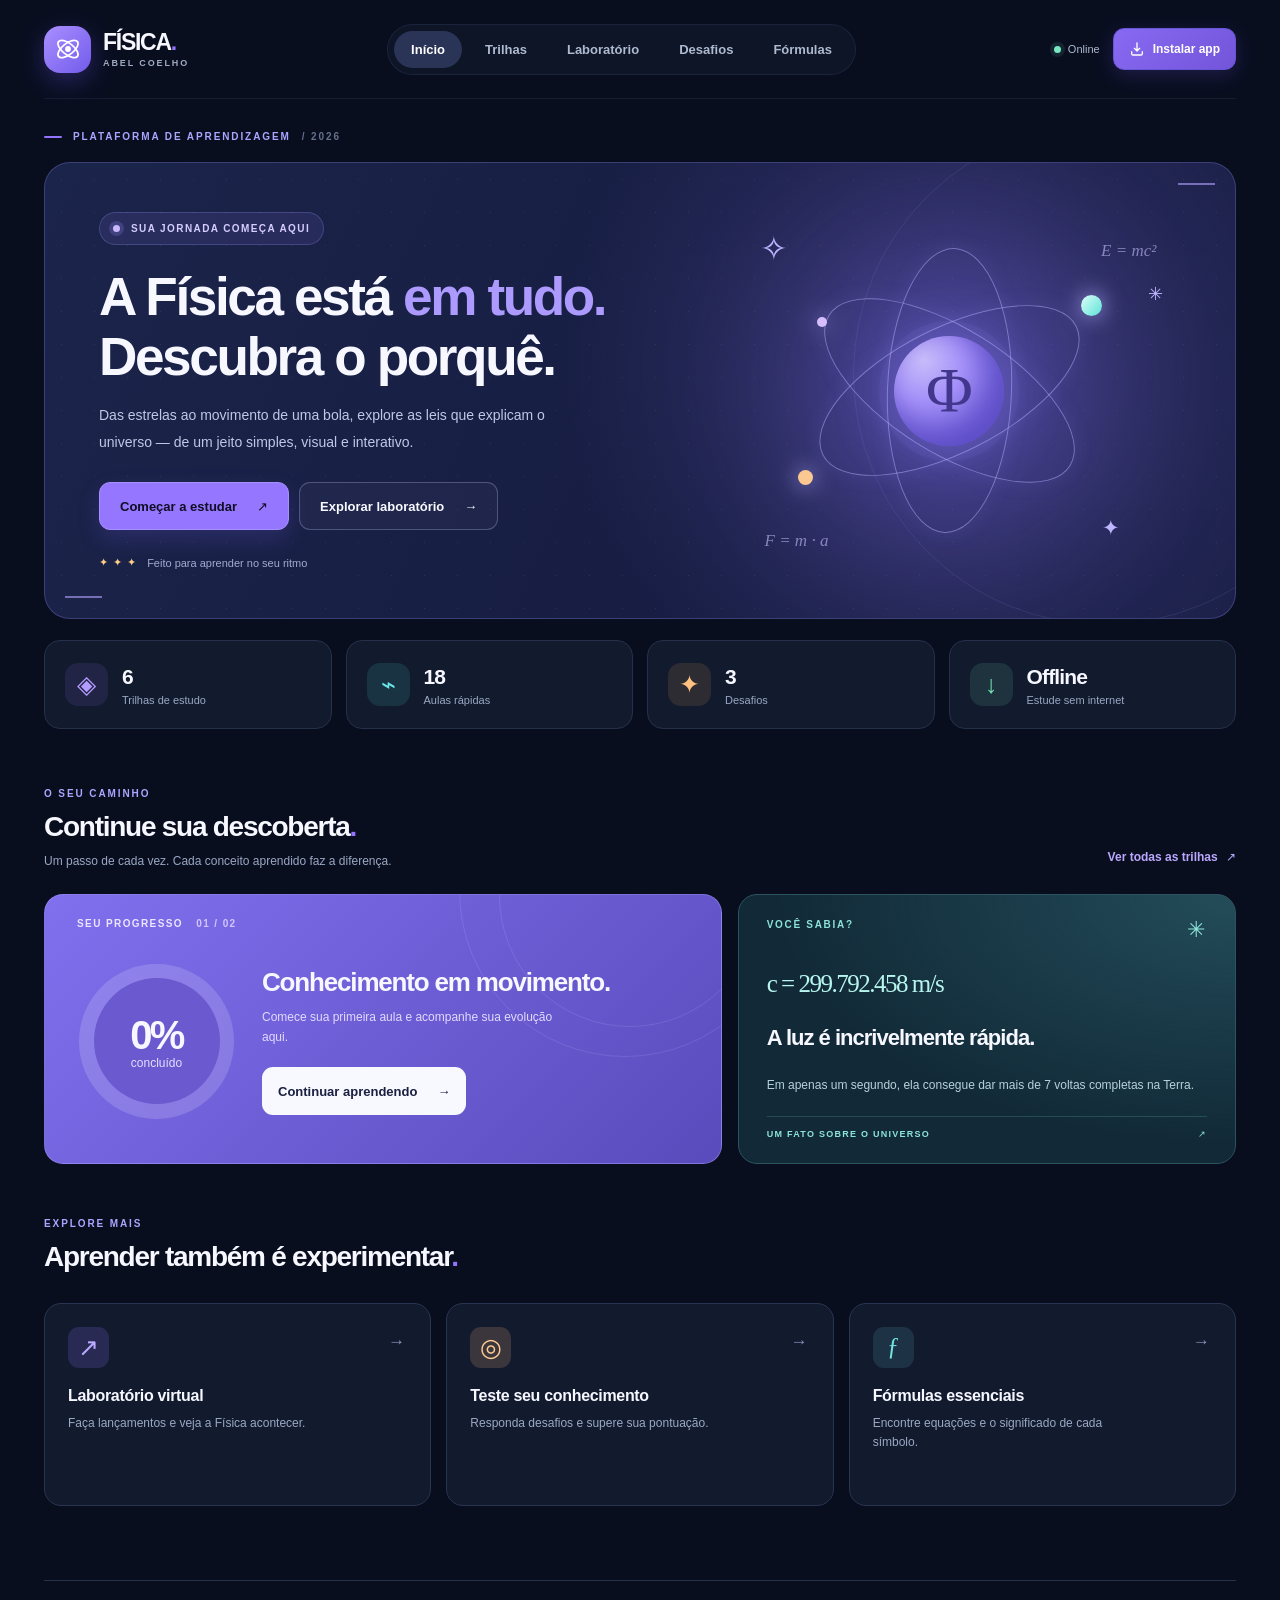
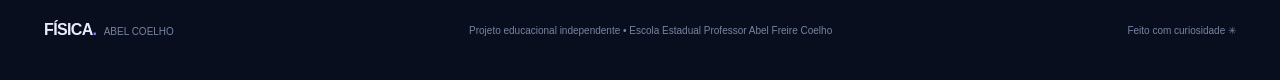
==== index.html @ fcab9184 "Add files via upload" ====
<!doctype html>
<html lang="pt-BR">
<head>
  <meta charset="UTF-8">
  <meta name="viewport" content="width=device-width, initial-scale=1, viewport-fit=cover">
  <meta name="theme-color" content="#0B1026">
  <meta name="description" content="Física Abel Coelho: trilhas de estudo, fórmulas, desafios e um laboratório interativo. Instale e estude até sem internet.">
  <meta name="apple-mobile-web-app-capable" content="yes">
  <meta name="apple-mobile-web-app-status-bar-style" content="black-translucent">
  <meta name="apple-mobile-web-app-title" content="Física Abel">
  <meta name="color-scheme" content="dark">
  <meta property="og:title" content="Física • Abel Coelho">
  <meta property="og:description" content="Um universo de conhecimento na palma da mão.">
  <meta property="og:type" content="website">
  <link rel="manifest" href="./manifest.webmanifest">
  <link rel="icon" type="image/png" sizes="192x192" href="./icons/icon-192.png">
  <link rel="apple-touch-icon" href="./icons/icon-192.png">
  <link rel="stylesheet" href="./styles.css">
  <title>Física • Abel Coelho</title>
</head>
<body>
  <div class="ambient ambient-one" aria-hidden="true"></div>
  <div class="ambient ambient-two" aria-hidden="true"></div>

  <div class="app-shell">
    <header class="topbar">
      <a class="brand" href="#inicio" data-go="inicio" aria-label="Física Abel Coelho - início">
        <span class="brand-icon" aria-hidden="true"><svg viewBox="0 0 48 48" fill="none"><circle cx="24" cy="24" r="4.4" fill="currentColor"/><ellipse cx="24" cy="24" rx="18" ry="8.4" stroke="currentColor" stroke-width="2.6" transform="rotate(-38 24 24)"/><ellipse cx="24" cy="24" rx="18" ry="8.4" stroke="currentColor" stroke-width="2.6" transform="rotate(38 24 24)"/></svg></span>
        <span class="brand-copy"><strong>FÍSICA<span class="brand-dot">.</span></strong><small>ABEL COELHO</small></span>
      </a>
      <nav class="desktop-nav" aria-label="Navegação principal">
        <a href="#inicio" class="nav-link active" data-go="inicio">Início</a>
        <a href="#trilhas" class="nav-link" data-go="trilhas">Trilhas</a>
        <a href="#laboratorio" class="nav-link" data-go="laboratorio">Laboratório</a>
        <a href="#desafios" class="nav-link" data-go="desafios">Desafios</a>
        <a href="#formulas" class="nav-link" data-go="formulas">Fórmulas</a>
      </nav>
      <div class="header-actions">
        <span class="connection-pill" id="connectionPill"><span class="connection-dot"></span><span id="connectionText">Online</span></span>
        <button class="install-btn" id="installButton" type="button"><svg viewBox="0 0 24 24" fill="none" stroke="currentColor" stroke-width="2" stroke-linecap="round" stroke-linejoin="round" aria-hidden="true"><path d="M12 3v12m0 0 4-4m-4 4-4-4M4 16v3a2 2 0 0 0 2 2h12a2 2 0 0 0 2-2v-3"/></svg><span>Instalar app</span></button>
      </div>
    </header>

    <main id="main" tabindex="-1">
      <section class="view active" id="view-inicio" data-view="inicio" aria-labelledby="home-heading">
        <div class="eyebrow greeting"><span class="eyebrow-line"></span> PLATAFORMA DE APRENDIZAGEM <span class="eyebrow-year">/ 2026</span></div>
        <section class="hero">
          <div class="hero-content">
            <div class="hero-tag"><span class="live-dot"></span> SUA JORNADA COMEÇA AQUI</div>
            <h1 id="home-heading">A Física está <em>em tudo.</em><br>Descubra o porquê.</h1>
            <p>Das estrelas ao movimento de uma bola, explore as leis que explicam o universo — de um jeito simples, visual e interativo.</p>
            <div class="hero-buttons"><button type="button" class="button button-primary" data-action="go-trilhas">Começar a estudar <span aria-hidden="true">↗</span></button><button type="button" class="button button-ghost" data-action="go-lab">Explorar laboratório <span aria-hidden="true">→</span></button></div>
            <div class="hero-caption"><span class="tiny-stars" aria-hidden="true">✦ ✦ ✦</span> Feito para aprender no seu ritmo</div>
          </div>
          <div class="hero-art" aria-hidden="true"><div class="art-glow"></div><div class="orbit-ring ring-a"></div><div class="orbit-ring ring-b"></div><div class="orbit-ring ring-c"></div><div class="orb-center"><span>Φ</span></div><div class="orbit-planetoid orb-a"></div><div class="orbit-planetoid orb-b"></div><div class="orbit-planetoid orb-c"></div><span class="art-star star-a">✧</span><span class="art-star star-b">✳</span><span class="art-star star-c">✦</span><span class="art-coordinate coordinate-top">E = mc²</span><span class="art-coordinate coordinate-bottom">F = m · a</span></div>
          <div class="hero-corner hero-corner-top" aria-hidden="true"></div><div class="hero-corner hero-corner-bottom" aria-hidden="true"></div>
        </section>
        <section class="stats-row" aria-label="Recursos disponíveis"><div class="stat"><div class="stat-icon violet">◈</div><div><strong>6</strong><span>Trilhas de estudo</span></div></div><div class="stat"><div class="stat-icon cyan">⌁</div><div><strong>18</strong><span>Aulas rápidas</span></div></div><div class="stat"><div class="stat-icon amber">✦</div><div><strong>3</strong><span>Desafios</span></div></div><div class="stat"><div class="stat-icon green">↓</div><div><strong>Offline</strong><span>Estude sem internet</span></div></div></section>
        <div class="section-heading"><div><div class="eyebrow small">O SEU CAMINHO</div><h2>Continue sua descoberta<span class="period">.</span></h2><p>Um passo de cada vez. Cada conceito aprendido faz a diferença.</p></div><button class="text-link" type="button" data-action="go-trilhas">Ver todas as trilhas <span>↗</span></button></div>
        <section class="feature-grid"><div class="continue-card"><div class="mini-label">SEU PROGRESSO <span>01 / 02</span></div><div class="progress-circle" id="progressRing" style="--progress:0"><div><strong id="progressPercent">0%</strong><span>concluído</span></div></div><div class="continue-copy"><h3>Conhecimento em movimento.</h3><p id="progressSubtitle">Comece sua primeira aula e acompanhe sua evolução aqui.</p><button type="button" class="button button-light" data-action="continue">Continuar aprendendo <span>→</span></button></div></div><div class="insight-card"><span class="insight-top">VOCÊ SABIA? <span>✳</span></span><div class="insight-symbol">c = 299.792.458 m/s</div><h3>A luz é incrivelmente rápida.</h3><p>Em apenas um segundo, ela consegue dar mais de 7 voltas completas na Terra.</p><span class="insight-foot">UM FATO SOBRE O UNIVERSO <span>↗</span></span></div></section>
        <div class="section-heading compact"><div><div class="eyebrow small">EXPLORE MAIS</div><h2>Aprender também é experimentar<span class="period">.</span></h2></div></div>
        <div class="quick-grid"><button type="button" class="quick-card" data-action="go-lab"><span class="quick-icon purple">↗</span><strong>Laboratório virtual</strong><span>Faça lançamentos e veja a Física acontecer.</span><b aria-hidden="true">→</b></button><button type="button" class="quick-card" data-action="go-desafios"><span class="quick-icon orange">◎</span><strong>Teste seu conhecimento</strong><span>Responda desafios e supere sua pontuação.</span><b aria-hidden="true">→</b></button><button type="button" class="quick-card" data-action="go-formulas"><span class="quick-icon turquoise">ƒ</span><strong>Fórmulas essenciais</strong><span>Encontre equações e o significado de cada símbolo.</span><b aria-hidden="true">→</b></button></div>
      </section>

      <section class="view" id="view-trilhas" data-view="trilhas" aria-labelledby="trilhas-heading" hidden><div class="page-head"><div><div class="eyebrow small">DO PRIMEIRO CONCEITO À PRÁTICA</div><h1 id="trilhas-heading">Trilhas de <em>aprendizado.</em></h1><p>Escolha um assunto, leia as aulas e marque o que aprendeu. Tudo fica salvo neste dispositivo.</p></div><div class="page-head-symbol">✳</div></div><div class="learning-summary"><div><span>SEU APROVEITAMENTO</span><strong id="lessonsCount">0 de 18 aulas</strong></div><div class="learning-track"><span id="lessonsBar" style="width:0%"></span></div><span id="lessonsPercent">0% concluído</span></div><div class="filter-row" id="trackFilters" role="group" aria-label="Filtrar trilhas"><button type="button" class="filter-pill selected" data-track-filter="todas" aria-pressed="true">Todas</button><button type="button" class="filter-pill" data-track-filter="andamento" aria-pressed="false">Em andamento</button><button type="button" class="filter-pill" data-track-filter="concluidas" aria-pressed="false">Concluídas</button></div><div class="tracks-grid" id="tracksGrid"></div><p class="empty-state" id="tracksEmpty" hidden>Nenhuma trilha nessa categoria ainda. Que tal começar uma aula?</p></section>

      <section class="view" id="view-laboratorio" data-view="laboratorio" aria-labelledby="lab-heading" hidden><div class="page-head"><div><div class="eyebrow small">APRENDA NA PRÁTICA</div><h1 id="lab-heading">Laboratório <em>virtual.</em></h1><p>Experimente um lançamento oblíquo e descubra como velocidade, ângulo e gravidade mudam uma trajetória.</p></div><div class="page-head-symbol lab-symbol">⌁</div></div><div class="lab-layout"><div class="lab-stage"><div class="lab-stage-header"><div><span class="stage-light"></span><strong>SIMULADOR DE PROJÉTEIS</strong></div><span class="stage-mode">VISÃO LATERAL · 2D</span></div><canvas id="trajectoryCanvas" role="img" aria-label="Gráfico da trajetória de um projétil, com posição e altura em metros"></canvas><div class="lab-results"><div><span>ALCANCE</span><strong id="rangeValue">—</strong><small>metros</small></div><div><span>ALTURA MÁX.</span><strong id="heightValue">—</strong><small>metros</small></div><div><span>TEMPO DE VOO</span><strong id="timeValue">—</strong><small>segundos</small></div></div></div><div class="lab-controls"><div class="control-header"><div class="eyebrow small">PAINEL DE CONTROLE</div><h2>Configure seu lançamento</h2><p>Altere os valores e observe a diferença.</p></div><div class="slider-field"><div class="slider-heading"><label for="speedInput">Velocidade inicial</label><strong><output id="speedOutput" for="speedInput">20</output> <span>m/s</span></strong></div><input id="speedInput" type="range" min="5" max="35" step="1" value="20"><div class="slider-bounds"><span>5 m/s</span><span>35 m/s</span></div></div><div class="slider-field"><div class="slider-heading"><label for="angleInput">Ângulo de lançamento</label><strong><output id="angleOutput" for="angleInput">45</output> <span>°</span></strong></div><input id="angleInput" type="range" min="10" max="80" step="1" value="45"><div class="slider-bounds"><span>10°</span><span>80°</span></div></div><div class="planet-field"><div class="slider-heading"><span>Gravidade</span><strong id="gravityValue">9,8 <span>m/s²</span></strong></div><div class="planet-choices" role="group" aria-label="Selecione a gravidade"><button type="button" class="planet-choice" data-gravity="moon" aria-pressed="false"><span>☾</span> Lua</button><button type="button" class="planet-choice selected" data-gravity="earth" aria-pressed="true"><span>◉</span> Terra</button><button type="button" class="planet-choice" data-gravity="jupiter" aria-pressed="false"><span>◌</span> Júpiter</button></div></div><button class="button button-primary launch-btn" type="button" id="launchButton"><span id="launchIcon">▶</span> <span id="launchText">Lançar projétil</span></button><div class="lab-tip"><span>✳</span><p><strong>Dica:</strong> sem resistência do ar e com ponto de partida e chegada na mesma altura, o alcance máximo acontece a 45°.</p></div></div></div><section class="explain-section"><div class="eyebrow small">POR TRÁS DO EXPERIMENTO</div><h2>A ciência por trás do movimento</h2><div class="explain-grid"><article><span>01 / MOVIMENTO HORIZONTAL</span><h3>Velocidade constante</h3><p>Sem resistência do ar, a velocidade horizontal não muda. A distância cresce de forma uniforme.</p><code>x = v₀ · cos(θ) · t</code></article><article><span>02 / MOVIMENTO VERTICAL</span><h3>A gravidade age</h3><p>Enquanto o objeto sobe, a gravidade diminui sua velocidade vertical até o ponto mais alto.</p><code>y = v₀ · sen(θ) · t − g · t²/2</code></article><article><span>03 / COMBINAÇÃO</span><h3>Uma trajetória curva</h3><p>O encontro desses dois movimentos produz a parábola característica do lançamento oblíquo.</p><code>A = v₀² · sen(2θ) / g</code></article></div></section></section>

      <section class="view" id="view-desafios" data-view="desafios" aria-labelledby="desafios-heading" hidden><div class="page-head"><div><div class="eyebrow small">COLOQUE AS IDEIAS EM AÇÃO</div><h1 id="desafios-heading">Desafie sua <em>mente.</em></h1><p>Três quizzes rápidos para praticar conceitos, receber explicações e conquistar novos recordes.</p></div><div class="page-head-symbol challenge-symbol">◎</div></div><div id="quizOverview"><div class="challenge-banner"><div><div class="hero-tag">SEU CONHECIMENTO CONTA</div><h2>Pronto para o próximo nível?</h2><p>São 4 questões por desafio. Você pode tentar quantas vezes quiser.</p></div><div class="challenge-symbol-big">✧</div></div><div class="challenge-grid" id="challengeGrid"></div></div><div id="quizPlayer" hidden></div></section>

      <section class="view" id="view-formulas" data-view="formulas" aria-labelledby="formulas-heading" hidden><div class="page-head"><div><div class="eyebrow small">SEU GUIA DE CONSULTA</div><h1 id="formulas-heading">Fórmulas que <em>conectam.</em></h1><p>Um resumo prático de equações essenciais. Use a busca para encontrar o que precisa.</p></div><div class="page-head-symbol formula-symbol">ƒ</div></div><div class="formulas-toolbar"><label class="search-box" for="formulaSearch"><svg viewBox="0 0 24 24" width="19" height="19" fill="none" stroke="currentColor" stroke-width="2" aria-hidden="true"><circle cx="11" cy="11" r="7"/><path d="m16 16 5 5"/></svg><input type="search" id="formulaSearch" placeholder="Buscar fórmula, conceito ou símbolo..." autocomplete="off"></label><span id="formulaCount" class="formula-count"></span></div><div class="filter-row formula-filters" id="formulaFilters" role="group" aria-label="Filtrar fórmulas"></div><div class="formulas-grid" id="formulasGrid"></div><p class="empty-state" id="formulasEmpty" hidden>Nenhuma fórmula encontrada. Tente outro termo.</p><p class="formulas-note">* As fórmulas têm hipóteses de aplicação específicas, explicadas nas aulas. Use unidades do Sistema Internacional (SI) sempre que possível.</p></section>

      <footer class="footer"><span><strong>FÍSICA<span class="period">.</span></strong> ABEL COELHO</span><span>Projeto educacional independente • Escola Estadual Professor Abel Freire Coelho</span><span>Feito com curiosidade ✳</span></footer>
    </main>

    <nav class="mobile-nav" aria-label="Navegação móvel"><a href="#inicio" data-go="inicio" class="mobile-link active"><span class="mobile-icon" aria-hidden="true">⌂</span><span>Início</span></a><a href="#trilhas" data-go="trilhas" class="mobile-link"><span class="mobile-icon" aria-hidden="true">▤</span><span>Trilhas</span></a><a href="#laboratorio" data-go="laboratorio" class="mobile-link"><span class="mobile-icon" aria-hidden="true">⌁</span><span>Lab</span></a><a href="#desafios" data-go="desafios" class="mobile-link"><span class="mobile-icon" aria-hidden="true">◎</span><span>Desafios</span></a><a href="#formulas" data-go="formulas" class="mobile-link"><span class="mobile-icon" aria-hidden="true">ƒ</span><span>Fórmulas</span></a></nav>
  </div>

  <dialog id="lessonDialog" class="custom-dialog lesson-dialog" aria-labelledby="lessonTitle"><div id="lessonDialogContent"></div></dialog>
  <dialog id="installDialog" class="custom-dialog install-dialog" aria-labelledby="installTitle"><div class="dialog-top"><span class="dialog-overline">SEU PORTAL, SEMPRE POR PERTO</span><button type="button" class="icon-close" data-action="close-install" aria-label="Fechar">×</button></div><span class="install-emblem">✳</span><h2 id="installTitle">Física na sua tela inicial.</h2><p>Instale o portal para abrir como um aplicativo, sem precisar procurar o endereço no navegador.</p><div class="install-guide"><div><span>Android · Chrome</span><p>Abra o menu <strong>⋮</strong> e toque em <strong>Instalar app</strong> ou <strong>Adicionar à tela inicial</strong>.</p></div><div><span>iPhone · Safari</span><p>Toque em <strong>Compartilhar</strong> (quadrado com seta para cima) e escolha <strong>Adicionar à Tela de Início</strong>.</p></div></div><p class="dialog-note">A instalação funciona quando o site está publicado com HTTPS (ou no localhost).</p><button class="button button-primary dialog-done" data-action="close-install" type="button">Entendi</button></dialog>
  <div id="toast" class="toast" role="status" aria-live="polite"></div>
  <script src="./app.js" defer></script>
</body>
</html>
---- styles.css ----
:root{--bg:#090e1f;--surface:#121a31;--surface2:#17223a;--line:#28334e;--muted:#9aa8c4;--text:#f6f7ff;--purple:#9274ff;--purple2:#b6a5ff;--cyan:#6bdadf;--orange:#ffb66e;--radius:22px;font-family:Inter,"Segoe UI",Arial,sans-serif;font-synthesis:none;color:var(--text);background:var(--bg)}*{box-sizing:border-box}html{scroll-behavior:smooth;scroll-padding-top:100px}body{margin:0;min-width:320px;min-height:100vh;background:var(--bg);overflow-x:hidden}button,input{font:inherit}button{cursor:pointer}button:focus-visible,a:focus-visible,input:focus-visible{outline:3px solid var(--cyan);outline-offset:3px}a{color:inherit;text-decoration:none}button:disabled{cursor:not-allowed;opacity:.55}[hidden]{display:none!important}h1,h2,h3,p{margin-top:0}h1,h2,h3{letter-spacing:-.045em}p{line-height:1.7}.ambient{pointer-events:none;position:absolute;z-index:-1;border-radius:50%;filter:blur(90px);opacity:.4}.ambient-one{width:430px;height:430px;background:#34307c;top:-200px;left:-200px}.ambient-two{width:190px;height:390px;background:#163f58;right:0;top:390px;opacity:.19}.app-shell{max-width:1320px;margin:0 auto;padding:0 44px}.topbar{height:99px;display:flex;align-items:center;justify-content:space-between;gap:24px;border-bottom:1px solid #25304b70;position:relative;z-index:10}.brand{display:flex;gap:12px;align-items:center;flex-shrink:0}.brand-icon{display:grid;place-items:center;height:47px;width:47px;background:linear-gradient(135deg,#aa8fff,#725beb);color:#fff;border-radius:16px;box-shadow:0 8px 25px #6f53f34f}.brand-icon svg{width:32px}.brand-copy{display:flex;flex-direction:column;line-height:1.05}.brand-copy strong{font-size:23px;font-weight:900;letter-spacing:-.055em}.brand-dot,.period{color:var(--purple)}.brand-copy small{font-size:9px;letter-spacing:.21em;color:#9faac2;margin-top:5px;font-weight:800}.desktop-nav{display:flex;align-items:center;gap:6px;background:#131c3180;padding:6px;border:1px solid #25304c90;border-radius:50px}.nav-link{padding:11px 17px;border-radius:40px;color:#aebad0;font-size:13px;font-weight:650;transition:.2s}.nav-link:hover{color:white}.nav-link.active{background:#2a3456;color:#fff}.header-actions{display:flex;gap:13px;align-items:center;flex-shrink:0}.connection-pill{display:flex;align-items:center;gap:7px;color:#afbcd0;font-size:11px}.connection-dot,.live-dot,.stage-light{background:#77e7c3;width:7px;height:7px;display:inline-block;border-radius:50%;box-shadow:0 0 0 4px #70d9b61c}.connection-pill.offline .connection-dot{background:#ffba7b;box-shadow:0 0 0 4px #ffba7b24}.install-btn{border:1px solid #6754d8;background:linear-gradient(135deg,#876af1,#7355da);color:white;box-shadow:0 5px 19px #6f54de38;border-radius:11px;font-size:12px;padding:12px 15px;font-weight:800;display:flex;align-items:center;gap:8px;white-space:nowrap}.install-btn:hover{filter:brightness(1.12)}.install-btn svg{width:16px;height:16px}main{padding-top:32px}.view{animation:view-in .25s ease}@keyframes view-in{from{opacity:.5;transform:translateY(7px)}to{opacity:1;transform:translateY(0)}}.eyebrow{font-size:10px;font-weight:850;color:#aca4ff;letter-spacing:.19em;display:flex;align-items:center;gap:11px}.eyebrow-line{width:18px;height:2px;border-radius:4px;background:var(--purple)}.eyebrow-year{color:#63718b}.greeting{margin:0 0 20px}.hero{min-height:442px;position:relative;background:radial-gradient(circle at 76% 45%,#383671 0%,transparent 41%),linear-gradient(115deg,#1b244a 0%,#171d43 58%,#1b2048 100%);border:1px solid #414781d1;border-radius:26px;overflow:hidden;display:flex;align-items:center;padding:49px 54px;isolation:isolate}.hero:before{content:"";position:absolute;inset:0;background-image:radial-gradient(#c1c6ff 0.8px,transparent 1px);background-size:33px 33px;opacity:.11;pointer-events:none}.hero:after{content:"";position:absolute;width:500px;height:500px;right:-120px;top:-40px;border:1px solid #9893df24;border-radius:50%}.hero-content{width:59%;position:relative;z-index:2}.hero-tag{color:#d6ccff;font-size:10px;letter-spacing:.14em;font-weight:850;display:inline-flex;align-items:center;gap:11px;background:#9582ff1c;border:1px solid #aaa0ff3a;padding:10px 13px;border-radius:50px}.live-dot{background:#c7b8ff;box-shadow:0 0 0 4px #9e8bfc36}.hero h1{font-size:clamp(38px,4.15vw,57px);line-height:1.12;margin:22px 0 16px;font-weight:850}.hero h1 em,.page-head h1 em{color:#ad9afe;font-style:normal}.hero-content>p{color:#c0c8e5;max-width:486px;font-size:14px;line-height:1.9;margin-bottom:27px}.hero-buttons{display:flex;gap:10px;flex-wrap:wrap}.button{border-radius:11px;padding:14px 20px;font-size:13px;font-weight:800;display:inline-flex;align-items:center;justify-content:center;gap:20px;min-height:48px;transition:transform .18s,filter .18s}.button:hover{transform:translateY(-2px)}.button-primary{border:1px solid #a78fff;background:#9577ff;color:#100d25;box-shadow:0 9px 22px #765df330}.button-ghost{border:1px solid #777ba88a;background:#ffffff09;color:#f9faff}.button-light{border:0;background:#f8f8ff;color:#1a2040;padding:13px 16px}.hero-caption{display:flex;align-items:center;gap:10px;color:#a2abd0;font-size:11px;margin-top:26px}.tiny-stars{color:#ffce84;letter-spacing:1px}.hero-art{position:absolute;right:3%;width:42%;height:400px;top:50%;transform:translateY(-50%);display:grid;place-items:center;z-index:1}.art-glow{position:absolute;width:280px;height:280px;border-radius:50%;background:#7767ee;filter:blur(78px);opacity:.4}.orbit-ring{position:absolute;border:1.5px solid #b7b2ff80;border-radius:50%;transform:rotate(-27deg);box-shadow:0 0 20px #7d81dd24}.ring-a{width:285px;height:125px}.ring-b{width:285px;height:125px;transform:rotate(32deg)}.ring-c{width:285px;height:125px;transform:rotate(92deg)}.orb-center{height:110px;width:110px;border-radius:50%;display:grid;place-items:center;background:radial-gradient(circle at 27% 22%,#eee4ff,#bca6ff 35%,#7969da 70%,#3a3c91);box-shadow:0 0 0 15px #9a8dff16,0 0 60px #8d7ffb77,inset -13px -13px 30px #5544b6}.orb-center span{font-size:64px;color:#28205d;font-family:Georgia,serif}.orbit-planetoid{position:absolute;border-radius:50%;box-shadow:0 0 22px #b3adff}.orb-a{height:21px;width:21px;background:linear-gradient(130deg,#dcfff8,#5ce2d7);top:104px;right:97px}.orb-b{height:15px;width:15px;background:#fcc891;bottom:106px;left:98px}.orb-c{height:10px;width:10px;background:#d7beff;top:126px;left:117px}.art-star{position:absolute;color:#beb7ff}.star-a{top:38px;left:60px;font-size:33px}.star-b{right:36px;top:92px;font-size:18px}.star-c{right:79px;bottom:51px;font-size:21px}.art-coordinate{position:absolute;font-family:Georgia,serif;color:#c7c0ff99;font-size:17px;font-style:italic}.coordinate-top{top:50px;right:43px}.coordinate-bottom{bottom:40px;left:65px}.hero-corner{position:absolute;height:2px;width:37px;background:#b5a2ff;opacity:.6}.hero-corner-top{top:20px;right:20px}.hero-corner-bottom{bottom:20px;left:20px}.stats-row{display:grid;grid-template-columns:repeat(4,minmax(0,1fr));margin-top:21px;gap:14px}.stat{display:flex;align-items:center;gap:14px;background:#121a2d;border:1px solid #25314a;border-radius:16px;padding:18px 20px;min-height:89px}.stat-icon{width:43px;height:43px;flex-shrink:0;display:grid;place-items:center;font-size:25px;border-radius:13px;font-weight:500}.stat-icon.violet{background:#8c6af120;color:#b39bff}.stat-icon.cyan{background:#4ddad720;color:#68e9e8}.stat-icon.amber{background:#e4a45d20;color:#ffc180}.stat-icon.green{background:#6fdab320;color:#73ddae}.stat strong{display:block;font-size:21px;font-weight:800;letter-spacing:-.04em;line-height:1.2}.stat span{display:block;font-size:11px;color:var(--muted);margin-top:5px}.section-heading{display:flex;align-items:end;justify-content:space-between;gap:15px;margin:59px 0 22px}.section-heading h2{font-size:28px;line-height:1.18;margin:11px 0 8px}.section-heading p{font-size:12px;color:var(--muted);margin:0}.eyebrow.small{font-size:10px}.text-link{border:0;background:none;color:#baa8ff;font-size:12px;font-weight:800;white-space:nowrap;padding:8px 0}.text-link span{padding-left:5px}.feature-grid{display:grid;grid-template-columns:1.36fr 1fr;gap:16px}.continue-card{position:relative;min-height:270px;display:flex;align-items:center;gap:28px;background:linear-gradient(135deg,#8170ee,#594bbc);padding:31px 34px;border:1px solid #aa9efa6b;border-radius:19px;overflow:hidden}.continue-card:before,.continue-card:after{content:"";border:1px solid #d2caff25;border-radius:50%;position:absolute;width:330px;height:330px;right:-70px;top:-170px}.continue-card:after{width:260px;height:260px;right:-40px;top:-130px}.mini-label{position:absolute;top:23px;left:32px;font-size:10px;letter-spacing:.14em;font-weight:800;color:#ebe6ff}.mini-label span{color:#d0c6ff;margin-left:9px}.progress-circle{flex:0 0 auto;margin-top:25px;width:155px;height:155px;border-radius:50%;background:conic-gradient(#eff5ff calc(var(--progress)*1%),#e7e3ff30 0);display:grid;place-items:center}.progress-circle>div{width:126px;height:126px;background:#6a59cf;border-radius:50%;display:flex;align-items:center;justify-content:center;flex-direction:column}.progress-circle strong{font-size:40px;letter-spacing:-.065em}.progress-circle span{color:#e5deff;font-size:12px;margin-top:-2px}.continue-copy{position:relative;z-index:2;padding-top:25px}.continue-copy h3{font-size:26px;line-height:1.19;margin-bottom:10px}.continue-copy p{color:#e2dbff;font-size:12px;line-height:1.65;margin-bottom:20px;max-width:300px}.insight-card{padding:24px 28px;background:radial-gradient(ellipse at right top,#234c59 0%,transparent 65%),#122a38;border:1px solid #2b5360;border-radius:19px;min-height:270px;display:flex;flex-direction:column;justify-content:space-between}.insight-top{font-size:10px;color:#8ce3d9;letter-spacing:.17em;font-weight:850;display:flex;justify-content:space-between}.insight-top span{font-size:22px;line-height:1}.insight-symbol{font-family:Georgia,serif;font-size:25px;letter-spacing:-.06em;color:#b7f6ee;margin-top:9px}.insight-card h3{font-size:22px;margin:8px 0 4px}.insight-card p{font-size:12px;color:#b7d2da;line-height:1.7;margin:0}.insight-foot{border-top:1px solid #5dbac239;padding-top:12px;display:flex;justify-content:space-between;font-size:9px;color:#8de4d8;letter-spacing:.14em;font-weight:800}.section-heading.compact{margin-top:54px}.quick-grid{display:grid;grid-template-columns:repeat(3,minmax(0,1fr));gap:15px}.quick-card{text-align:left;background:#121a2e;border:1px solid #293550;border-radius:17px;padding:23px;min-height:203px;color:var(--text);display:flex;flex-direction:column;align-items:flex-start;transition:transform .2s,border-color .2s;position:relative}.quick-card:hover{transform:translateY(-3px);border-color:#8a7bc5}.quick-icon{width:41px;height:41px;border-radius:11px;display:grid;place-items:center;font-size:25px;margin-bottom:19px}.quick-icon.purple{background:#8770ee31;color:#baaaff}.quick-icon.orange{background:#ffbd7d2b;color:#ffcb94}.quick-icon.turquoise{background:#67d8dc21;color:#71e5df;font-family:Georgia,serif}.quick-card strong{font-size:16px;letter-spacing:-.02em}.quick-card>span:not(.quick-icon){color:var(--muted);font-size:12px;line-height:1.65;margin-top:9px;max-width:240px}.quick-card b{position:absolute;right:25px;top:28px;color:#8795b8;font-size:17px}.footer{margin-top:74px;border-top:1px solid #26314a;min-height:100px;display:flex;justify-content:space-between;align-items:center;gap:15px;color:#7785a1;font-size:10px}.footer strong{font-size:16px;color:#eaeaff;letter-spacing:-.04em;margin-right:5px}
/* INTERIOR PAGES */
.page-head{display:flex;justify-content:space-between;align-items:center;gap:24px;padding:30px 0 35px;border-bottom:1px solid #26314a}.page-head h1{font-size:clamp(34px,4.6vw,52px);margin:13px 0}.page-head p{max-width:600px;font-size:14px;color:var(--muted);margin:0}.page-head-symbol{width:110px;height:110px;flex-shrink:0;border:1px solid #6e64b67c;background:radial-gradient(circle,#453a8d,#25234a);border-radius:28px;display:grid;place-items:center;font-size:70px;color:#b39cff;transform:rotate(-8deg)}.page-head-symbol.lab-symbol{color:#8ce7e7;background:radial-gradient(circle,#205267,#163247);border-color:#3a8183}.page-head-symbol.challenge-symbol{color:#ffc68c;background:radial-gradient(circle,#63452f,#382b2c);border-color:#947449}.page-head-symbol.formula-symbol{font-family:Georgia,serif;color:#b7e7eb;background:radial-gradient(circle,#315e6a,#243b54)}.learning-summary{margin:27px 0;display:flex;align-items:center;gap:23px;background:#121a2e;border:1px solid #29334d;border-radius:17px;padding:22px 25px}.learning-summary>div:first-child{flex-shrink:0}.learning-summary span{font-size:10px;color:#96a5c1}.learning-summary>div:first-child>span{display:block;font-weight:800;letter-spacing:.14em;font-size:9px}.learning-summary strong{display:block;font-size:20px;margin-top:5px}.learning-track{height:8px;background:#333a59;border-radius:40px;flex:1;overflow:hidden}.learning-track span{height:100%;background:linear-gradient(90deg,#8d73ff,#b8a7ff);display:block;border-radius:40px;transition:width .3s}.filter-row{display:flex;gap:8px;flex-wrap:wrap;margin-bottom:23px}.filter-pill{background:#182138;color:#aab7d0;border:1px solid #303b56;border-radius:50px;padding:10px 16px;font-size:12px;font-weight:700}.filter-pill:hover{color:#fff}.filter-pill.selected{background:#8670ef26;border-color:#8f75ff;color:#cebeff}.tracks-grid{display:grid;grid-template-columns:repeat(3,minmax(0,1fr));gap:17px}.track-card{background:#121b30;border:1px solid #2a3652;border-radius:20px;padding:24px;display:flex;flex-direction:column;min-height:315px}.track-card:hover{border-color:#766ca6}.track-card-head{display:flex;justify-content:space-between;align-items:center}.track-icon{width:52px;height:52px;display:grid;place-items:center;font-size:26px;border-radius:15px;background:var(--accent-bg);color:var(--accent)}.track-index{color:#667693;font-size:11px;font-weight:800}.track-card h2{font-size:22px;margin:22px 0 9px}.track-card>p{font-size:12px;color:var(--muted);line-height:1.6;min-height:50px;margin-bottom:12px}.track-meta{display:flex;justify-content:space-between;align-items:center;color:#a8b4ce;font-size:11px}.track-progress{background:#313c57;height:6px;border-radius:30px;overflow:hidden;margin:10px 0 17px}.track-progress span{height:100%;display:block;background:var(--accent);border-radius:20px}.track-start{width:100%;color:#e5dfff;background:#222841;border:1px solid #454465;border-radius:10px;font-size:12px;font-weight:800;padding:11px;margin-top:auto}.track-start:hover{background:#3b3767}.empty-state{background:#151e33;border:1px dashed #3b4763;padding:30px;border-radius:18px;color:var(--muted);text-align:center}
/* LAB */
.lab-layout{display:grid;grid-template-columns:minmax(0,1.55fr) minmax(315px,1fr);gap:17px;margin-top:28px;align-items:start}.lab-stage,.lab-controls{border:1px solid #2b3952;background:#121c30;border-radius:20px;overflow:hidden}.lab-stage-header{display:flex;justify-content:space-between;align-items:center;padding:20px 23px;border-bottom:1px solid #26384d;font-size:10px;letter-spacing:.12em;color:#aebcda;font-weight:850}.lab-stage-header>div{display:flex;gap:10px;align-items:center}.stage-mode{font-size:9px;color:#6f86a6}.lab-stage canvas{width:100%;height:350px;display:block;background:linear-gradient(180deg,#111d32,#13253c 78%,#112b3a)}.lab-results{display:grid;grid-template-columns:repeat(3,1fr);border-top:1px solid #2b3952}.lab-results>div{padding:20px 13px;display:flex;flex-direction:column;align-items:center;gap:4px}.lab-results>div+div{border-left:1px solid #2b3952}.lab-results span{font-size:9px;color:#99abc8;font-weight:850;letter-spacing:.1em}.lab-results strong{font-size:29px;color:#96ece8;letter-spacing:-.045em}.lab-results small{font-size:10px;color:#7486a4}.lab-controls{padding:26px}.control-header h2{font-size:24px;margin:11px 0 5px}.control-header p{color:var(--muted);font-size:12px;margin-bottom:27px}.slider-field{margin-bottom:29px}.slider-heading{display:flex;justify-content:space-between;align-items:center;margin-bottom:14px;gap:10px;font-size:12px;color:#d5def4;font-weight:700}.slider-heading strong{font-size:20px;color:#f2efff}.slider-heading strong span{font-size:11px;color:#8a99b5}.slider-field input[type=range]{width:100%;accent-color:#987cff;cursor:pointer;height:6px}.slider-bounds{display:flex;justify-content:space-between;font-size:10px;color:#7485a6;margin-top:8px}.planet-field{border-top:1px solid #2a3650;padding-top:23px}.planet-choices{display:grid;grid-template-columns:repeat(3,minmax(0,1fr));gap:7px;margin-bottom:25px}.planet-choice{padding:11px 5px;border-radius:10px;border:1px solid #34425b;background:#18243a;color:#a6b5d1;font-size:11px;font-weight:800;display:flex;align-items:center;justify-content:center;gap:6px}.planet-choice span{font-size:18px}.planet-choice.selected{background:#8071ee23;border-color:#9886ff;color:#e1d9ff}.launch-btn{width:100%;padding:16px}.lab-tip{display:flex;gap:12px;margin-top:20px;background:#214a4c4d;border:1px solid #34706b57;padding:14px;border-radius:11px;color:#add4d5}.lab-tip>span{color:#72dfd2;font-size:20px;line-height:1.2}.lab-tip p{font-size:11px;line-height:1.65;margin:0}.explain-section{margin-top:55px}.explain-section h2{font-size:28px;margin:12px 0 22px}.explain-grid{display:grid;grid-template-columns:repeat(3,1fr);gap:15px}.explain-grid article{border:1px solid #2b3652;background:#121a2e;border-radius:16px;padding:22px}.explain-grid article>span{font-size:9px;letter-spacing:.12em;color:#9a89e7;font-weight:850}.explain-grid h3{font-size:20px;margin:13px 0 10px}.explain-grid p{font-size:12px;color:var(--muted)}.explain-grid code{display:block;padding:12px;font-size:12px;color:#92e2e3;white-space:normal;background:#1b2c41;border-radius:8px}
/* CHALLENGES */
.challenge-banner{background:radial-gradient(circle at 80% 30%,#664d4a,transparent 30%),linear-gradient(110deg,#4a3046,#282443);padding:30px;border:1px solid #754f71;border-radius:20px;display:flex;justify-content:space-between;align-items:center;margin-top:26px;overflow:hidden}.challenge-banner h2{font-size:29px;margin:15px 0 7px}.challenge-banner p{font-size:12px;color:#e1cbda;margin:0}.challenge-symbol-big{font-size:120px;color:#e2abb8;line-height:1;padding-right:35px}.challenge-grid{display:grid;grid-template-columns:repeat(3,1fr);gap:17px;margin-top:20px}.challenge-card{background:#121b30;border:1px solid #2a3652;padding:25px;border-radius:19px;display:flex;flex-direction:column;min-height:290px}.challenge-card>.challenge-top{display:flex;justify-content:space-between;align-items:center}.challenge-card .challenge-badge{color:var(--accent);background:var(--accent-bg);width:52px;height:52px;border-radius:15px;display:grid;place-items:center;font-size:26px}.challenge-card .challenge-number{color:#7685a2;font-size:10px;font-weight:800}.challenge-card h2{font-size:22px;margin:21px 0 8px}.challenge-card p{font-size:12px;color:var(--muted);min-height:60px}.challenge-score{font-size:11px;color:#b5c2d8;margin-bottom:15px}.challenge-card button{border-radius:10px;border:1px solid #5d578a;background:#282642;color:#e9e0ff;font-size:12px;padding:13px;font-weight:850;margin-top:auto}.challenge-card button:hover{background:#423666}#quizPlayer{max-width:840px;margin:27px auto}.quiz-box{background:#131c30;border:1px solid #323e5a;border-radius:22px;padding:32px}.quiz-topline{display:flex;justify-content:space-between;gap:12px;align-items:center;color:#aba0ff;font-size:10px;letter-spacing:.13em;font-weight:900;margin-bottom:20px}.quiz-back{background:transparent;color:#b6c0d5;border:0;font-size:12px;padding:7px}.quiz-back:hover{color:white}.quiz-progress{height:6px;background:#323d5b;border-radius:20px;overflow:hidden}.quiz-progress span{display:block;height:100%;background:#a78bff;transition:width .2s}.quiz-question-number{margin:29px 0 10px;font-size:11px;color:#8d9ebc;letter-spacing:.1em;font-weight:800}.quiz-question{font-size:27px;line-height:1.3;margin-bottom:22px}.quiz-options{display:grid;gap:11px}.quiz-option{padding:17px 19px;min-height:58px;background:#1a263d;color:#e6eeff;border:1px solid #394764;border-radius:12px;text-align:left;display:flex;gap:15px;align-items:center;font-size:13px}.quiz-option>span{width:26px;height:26px;flex-shrink:0;border:1px solid #6b7995;border-radius:7px;display:grid;place-items:center;font-size:11px;color:#b5c6e0;font-weight:800}.quiz-option:hover:not(:disabled){background:#253550;border-color:#9380eb}.quiz-option.correct{background:#214f46;border-color:#62c9a0}.quiz-option.wrong{background:#4c2936;border-color:#ef8d93}.quiz-option.correct>span{border-color:#65d7b2;color:#7ae5bc}.quiz-option.wrong>span{border-color:#ec999d;color:#ffa3ab}.quiz-feedback{margin-top:20px;background:#243a4b;border:1px solid #426879;border-radius:12px;padding:16px 18px;color:#c8e9ed;font-size:12px;line-height:1.7}.quiz-feedback strong{display:block;font-size:14px;margin-bottom:4px;color:white}.quiz-next{margin-top:20px;min-width:160px}.quiz-result{text-align:center;padding:25px 5px}.quiz-result>.result-emblem{font-size:65px;display:block;color:#baabff}.quiz-result h2{font-size:35px;margin:12px 0}.quiz-result strong.score-big{display:block;color:#ac9bff;font-size:60px;letter-spacing:-.07em}.quiz-result p{color:var(--muted);font-size:13px}.quiz-result-actions{display:flex;justify-content:center;gap:12px;flex-wrap:wrap;margin-top:26px}
/* FORMULAS */
.formulas-toolbar{display:flex;align-items:center;justify-content:space-between;gap:16px;margin:28px 0 19px}.search-box{display:flex;align-items:center;gap:13px;background:#172139;border:1px solid #33415d;border-radius:12px;padding:13px 17px;max-width:480px;width:100%;color:#98a8c5}.search-box input{border:0;outline:none;background:none;color:#f2f5ff;width:100%;font-size:13px}.search-box input::placeholder{color:#8292af}.search-box:focus-within{border-color:#9276ff}.formula-count{color:#91a1bb;font-size:11px;white-space:nowrap}.formula-filters{margin-bottom:22px}.formulas-grid{display:grid;grid-template-columns:repeat(3,minmax(0,1fr));gap:16px}.formula-card{border:1px solid #303c58;background:#121b30;border-radius:18px;padding:24px;min-height:230px}.formula-category{display:inline-block;background:#7464cf28;color:#c5b8ff;padding:7px 10px;border-radius:7px;font-size:9px;font-weight:900;letter-spacing:.1em;text-transform:uppercase}.formula-card h2{font-size:18px;letter-spacing:-.025em;margin:18px 0 11px}.formula-equation{font-size:25px;font-family:Georgia,"Times New Roman",serif;font-style:italic;color:#91e5e3;min-height:40px;display:flex;align-items:center;letter-spacing:-.025em;overflow-wrap:anywhere}.formula-card p{color:#97a9c3;font-size:11px;margin:12px 0 0;line-height:1.6}.formulas-note{font-size:11px;color:#7f91ad;margin:22px 0}
/* DIALOGS */
.custom-dialog{position:fixed;max-height:min(88vh,850px);overflow:auto;background:#172139;border:1px solid #576187;border-radius:22px;color:#f5f7ff;box-shadow:0 24px 100px #030617bd;padding:32px;width:min(93vw,550px)}.custom-dialog::backdrop{background:#030814ce;backdrop-filter:blur(9px)}.dialog-top{display:flex;justify-content:space-between;gap:12px;align-items:center}.dialog-overline{font-size:9px;color:#b6a6ff;letter-spacing:.16em;font-weight:850}.icon-close{border:1px solid #485670;background:#202d47;color:#ced8f0;display:grid;place-items:center;width:35px;height:35px;border-radius:10px;font-size:23px}.install-emblem{font-size:51px;color:#b8a7ff;display:block;margin:10px 0}.custom-dialog h2{font-size:31px;line-height:1.15;margin:8px 0 14px}.custom-dialog p{color:#b2bfd7;font-size:13px}.install-guide{display:grid;gap:12px;margin:23px 0}.install-guide>div{border:1px solid #3c4b69;background:#202b44;border-radius:13px;padding:17px}.install-guide span{display:block;color:#b4a5ff;font-weight:850;font-size:12px;margin-bottom:8px}.install-guide p{margin:0;font-size:12px}.install-guide strong{color:white}.dialog-note{font-size:10px!important}.dialog-done{width:100%;margin-top:12px}.lesson-dialog{width:min(93vw,670px)}.lesson-heading{display:flex;align-items:start;justify-content:space-between;gap:15px}.lesson-overline{color:#b6a6ff;font-size:10px;letter-spacing:.14em;font-weight:900}.lesson-heading h2{margin:11px 0}.lesson-description{font-size:14px!important;color:#cbd5eb!important}.lesson-divider{border:0;border-top:1px solid #34445e;margin:24px 0}.lesson-dialog h3{font-size:18px;margin:18px 0 7px}.lesson-dialog .lesson-body{font-size:13px;color:#afbed9;line-height:1.85}.lesson-formula{background:#25354c;padding:18px;border-radius:12px;margin:23px 0}.lesson-formula small{display:block;letter-spacing:.12em;font-size:9px;font-weight:850;color:#af9cfb;margin-bottom:10px}.lesson-formula strong{font-family:Georgia,serif;font-weight:400;font-size:25px;color:#98e6e0}.lesson-real{background:#27423f80;border:1px solid #38675f;padding:16px;border-radius:12px;color:#cee9df;font-size:12px;line-height:1.7}.lesson-actions{display:flex;justify-content:space-between;flex-wrap:wrap;gap:12px;margin-top:23px}.lesson-actions .button{gap:8px}.completed-button{background:#244b44;color:#8be7bb;border:1px solid #448f77}.toast{position:fixed;z-index:100;right:25px;bottom:24px;background:#253a54;color:#fff;border:1px solid #63759b;border-radius:12px;padding:13px 18px;font-size:12px;box-shadow:0 10px 35px #0007;opacity:0;transform:translateY(20px);pointer-events:none;transition:opacity .3s,transform .3s}.toast.visible{opacity:1;transform:translateY(0)}.mobile-nav{display:none}
@media(max-width:1150px){.app-shell{padding:0 28px}.desktop-nav{gap:0}.nav-link{padding:10px 11px}.connection-pill{display:none}.hero h1{font-size:45px}.hero-content{width:60%}.hero-art{right:-1%}.stat{padding:16px 13px;gap:10px}.stat-icon{width:39px;height:39px}.stat span{font-size:10px}.continue-card{padding:30px 24px;gap:18px}.progress-circle{width:132px;height:132px}.progress-circle>div{width:108px;height:108px}.progress-circle strong{font-size:32px}}
@media(max-width:900px){.desktop-nav{display:none}.topbar{height:78px}.hero{padding:43px 35px}.hero h1{font-size:39px}.hero-art{opacity:.7;right:-11%}.hero-content{width:74%}.stats-row{grid-template-columns:repeat(2,1fr)}.feature-grid{grid-template-columns:1fr}.continue-card{min-height:245px}.quick-grid{grid-template-columns:repeat(3,1fr)}.quick-card{padding:18px}.tracks-grid,.formulas-grid,.challenge-grid{grid-template-columns:repeat(2,1fr)}.lab-layout{grid-template-columns:1fr}.lab-stage canvas{height:310px}.explain-grid{grid-template-columns:repeat(3,1fr)}.footer{flex-wrap:wrap}.page-head{padding-top:15px}}
@media(max-width:620px){:root{--radius:16px}body{padding-bottom:calc(72px + env(safe-area-inset-bottom,0px))}.app-shell{padding:0 17px}.topbar{height:72px}.brand-icon{width:39px;height:39px;border-radius:13px}.brand-icon svg{width:27px}.brand{gap:9px}.brand-copy strong{font-size:19px}.brand-copy small{font-size:8px}.install-btn{padding:10px 12px;font-size:11px;gap:6px}.install-btn svg{width:14px}.header-actions{gap:0}main{padding-top:22px}.greeting{font-size:8px;letter-spacing:.14em}.hero{min-height:520px;padding:26px 24px 30px;align-items:flex-start;border-radius:20px}.hero-content{width:100%}.hero-tag{font-size:8px}.hero h1{font-size:clamp(35px,9.4vw,48px);max-width:400px;margin:20px 0 12px}.hero-content>p{font-size:12px;line-height:1.7;max-width:330px}.hero-buttons{gap:8px}.button{font-size:11px;min-height:44px;padding:13px 15px;gap:9px}.hero-caption{margin-top:18px;font-size:10px}.hero-art{top:auto;right:-15px;bottom:-125px;width:280px;height:280px;transform:none;opacity:.7}.ring-a,.ring-b,.ring-c{width:207px;height:91px}.orb-center{height:80px;width:80px}.orb-center span{font-size:48px}.art-glow{height:190px;width:190px}.art-coordinate{font-size:11px}.coordinate-top{right:24px;top:25px}.coordinate-bottom{bottom:45px;left:20px}.orb-a{top:79px;right:54px}.orb-b{bottom:69px;left:40px}.orb-c{left:70px;top:87px}.star-a{left:26px;top:16px}.stats-row{gap:9px;margin-top:12px}.stat{padding:12px 11px;gap:10px;min-height:73px;border-radius:13px}.stat-icon{width:35px;height:35px;font-size:21px}.stat strong{font-size:17px}.stat span{font-size:9px;margin-top:3px}.section-heading{margin:43px 0 17px;align-items:start}.section-heading h2{font-size:25px;margin:10px 0 5px}.section-heading p{font-size:11px}.text-link{font-size:10px;margin-top:12px}.continue-card{padding:55px 19px 22px;min-height:252px;gap:12px}.mini-label{top:23px;left:19px}.progress-circle{width:111px;height:111px;margin-top:0}.progress-circle>div{height:91px;width:91px}.progress-circle strong{font-size:28px}.progress-circle span{font-size:9px}.continue-copy{padding-top:0}.continue-copy h3{font-size:20px}.continue-copy p{font-size:11px;margin-bottom:13px}.button-light{font-size:10px;padding:10px}.insight-card{padding:23px;min-height:245px}.quick-grid{grid-template-columns:1fr;gap:10px}.quick-card{min-height:127px;padding:17px 19px 17px 74px}.quick-icon{position:absolute;top:20px;left:17px;width:42px;height:42px}.quick-card strong{margin-top:7px}.quick-card>span:not(.quick-icon){max-width:270px;font-size:11px}.quick-card b{top:22px;right:19px}.footer{margin-top:50px;padding:20px 0 8px;display:flex;align-items:start;flex-direction:column;gap:10px;font-size:9px;min-height:110px}.mobile-nav{position:fixed;display:flex;bottom:0;left:0;right:0;padding:8px 5px calc(8px + env(safe-area-inset-bottom,0px));min-height:68px;z-index:20;justify-content:space-around;align-items:center;border-top:1px solid #34405c;background:#111a30f5;backdrop-filter:blur(14px)}.mobile-link{display:flex;flex-direction:column;align-items:center;justify-content:center;gap:4px;min-width:54px;color:#8796b4;font-size:9px;font-weight:700;padding:5px 4px;border-radius:10px}.mobile-link.active{color:#c4b2ff;background:#8f77f20f}.mobile-icon{font-size:22px;line-height:1.1}.page-head{padding:7px 0 25px;gap:7px}.page-head h1{font-size:34px}.page-head p{font-size:12px;line-height:1.65}.page-head-symbol{width:57px;height:57px;border-radius:17px;font-size:34px}.learning-summary{padding:15px 17px;gap:10px;flex-wrap:wrap;margin:20px 0}.learning-summary>div:first-child{min-width:42%}.learning-summary strong{font-size:16px}.learning-track{min-width:30%}.learning-summary>span:last-child{font-size:9px}.filter-pill{font-size:11px;padding:9px 12px}.tracks-grid,.formulas-grid,.challenge-grid{grid-template-columns:1fr;gap:12px}.track-card{min-height:285px;padding:21px}.lab-layout{margin-top:19px;gap:12px}.lab-stage-header{padding:16px 13px;font-size:9px}.stage-mode{font-size:8px}.lab-stage canvas{height:270px}.lab-results>div{padding:15px 4px}.lab-results strong{font-size:23px}.lab-results span{font-size:8px}.lab-controls{padding:22px 19px}.control-header h2{font-size:22px}.explain-section{margin-top:40px}.explain-grid{grid-template-columns:1fr;gap:12px}.explain-grid article{padding:20px}.challenge-banner{padding:24px}.challenge-banner h2{font-size:25px}.challenge-symbol-big{font-size:56px;padding:0}.quiz-box{padding:20px}.quiz-question{font-size:23px}.quiz-option{padding:14px;font-size:12px}.formulas-toolbar{align-items:flex-start;flex-direction:column}.search-box{max-width:none}.formula-count{padding-left:3px}.formula-card{min-height:auto}.custom-dialog{padding:24px 20px}.custom-dialog h2{font-size:26px}.lesson-actions{flex-direction:column}.lesson-actions button{width:100%}.toast{bottom:90px;left:17px;right:17px;text-align:center}}
@media(prefers-reduced-motion:reduce){*,*:before,*:after{scroll-behavior:auto!important;animation:none!important;transition:none!important}}

/* Impede que o brilho decorativo crie rolagem horizontal em telas pequenas. */
@media(max-width:620px){.ambient-two{display:none}}
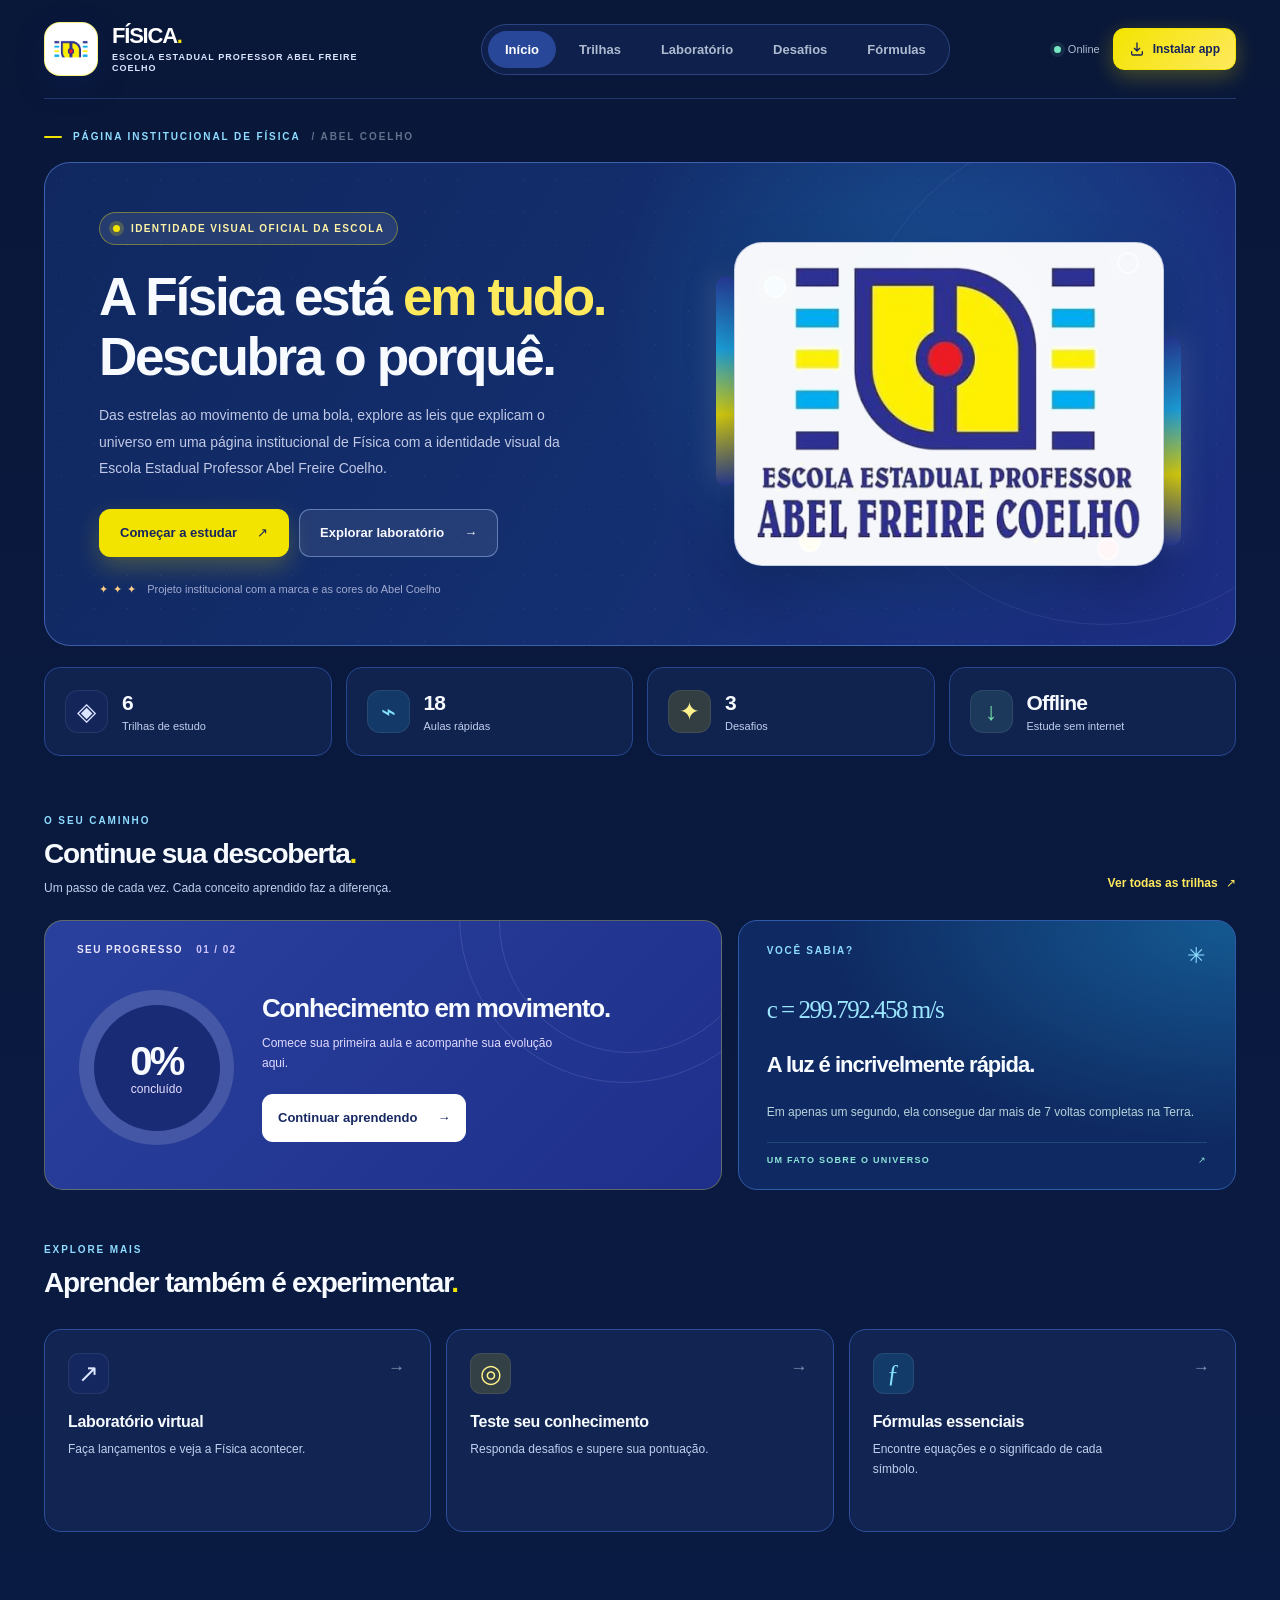
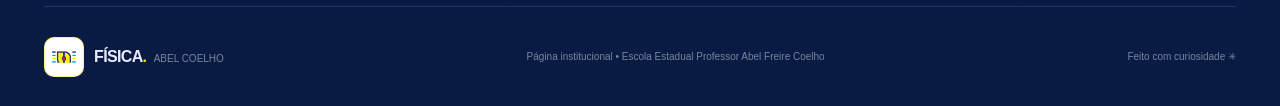
==== commit b6d25324: "Add files via upload" ====
--- a/index.html
+++ b/index.html
@@ -3,10 +3,10 @@
 <head>
   <meta charset="UTF-8">
   <meta name="viewport" content="width=device-width, initial-scale=1, viewport-fit=cover">
-  <meta name="theme-color" content="#0B1026">
+  <meta name="theme-color" content="#1E2F8A">
   <meta name="description" content="Física Abel Coelho: trilhas de estudo, fórmulas, desafios e um laboratório interativo. Instale e estude até sem internet.">
   <meta name="apple-mobile-web-app-capable" content="yes">
-  <meta name="apple-mobile-web-app-status-bar-style" content="black-translucent">
+  <meta name="apple-mobile-web-app-status-bar-style" content="default">
   <meta name="apple-mobile-web-app-title" content="Física Abel">
   <meta name="color-scheme" content="dark">
   <meta property="og:title" content="Física • Abel Coelho">
@@ -25,8 +25,8 @@
   <div class="app-shell">
     <header class="topbar">
       <a class="brand" href="#inicio" data-go="inicio" aria-label="Física Abel Coelho - início">
-        <span class="brand-icon" aria-hidden="true"><svg viewBox="0 0 48 48" fill="none"><circle cx="24" cy="24" r="4.4" fill="currentColor"/><ellipse cx="24" cy="24" rx="18" ry="8.4" stroke="currentColor" stroke-width="2.6" transform="rotate(-38 24 24)"/><ellipse cx="24" cy="24" rx="18" ry="8.4" stroke="currentColor" stroke-width="2.6" transform="rotate(38 24 24)"/></svg></span>
-        <span class="brand-copy"><strong>FÍSICA<span class="brand-dot">.</span></strong><small>ABEL COELHO</small></span>
+        <span class="brand-icon" aria-hidden="true"><img src="./assets/logo-abel-mark.png" alt=""></span>
+        <span class="brand-copy"><strong>FÍSICA<span class="brand-dot">.</span></strong><small>ESCOLA ESTADUAL PROFESSOR ABEL FREIRE COELHO</small></span>
       </a>
       <nav class="desktop-nav" aria-label="Navegação principal">
         <a href="#inicio" class="nav-link active" data-go="inicio">Início</a>
@@ -43,16 +43,16 @@
 
     <main id="main" tabindex="-1">
       <section class="view active" id="view-inicio" data-view="inicio" aria-labelledby="home-heading">
-        <div class="eyebrow greeting"><span class="eyebrow-line"></span> PLATAFORMA DE APRENDIZAGEM <span class="eyebrow-year">/ 2026</span></div>
+        <div class="eyebrow greeting"><span class="eyebrow-line"></span> PÁGINA INSTITUCIONAL DE FÍSICA <span class="eyebrow-year">/ ABEL COELHO</span></div>
         <section class="hero">
           <div class="hero-content">
-            <div class="hero-tag"><span class="live-dot"></span> SUA JORNADA COMEÇA AQUI</div>
+            <div class="hero-tag"><span class="live-dot"></span> IDENTIDADE VISUAL OFICIAL DA ESCOLA</div>
             <h1 id="home-heading">A Física está <em>em tudo.</em><br>Descubra o porquê.</h1>
-            <p>Das estrelas ao movimento de uma bola, explore as leis que explicam o universo — de um jeito simples, visual e interativo.</p>
+            <p>Das estrelas ao movimento de uma bola, explore as leis que explicam o universo em uma página institucional de Física com a identidade visual da Escola Estadual Professor Abel Freire Coelho.</p>
             <div class="hero-buttons"><button type="button" class="button button-primary" data-action="go-trilhas">Começar a estudar <span aria-hidden="true">↗</span></button><button type="button" class="button button-ghost" data-action="go-lab">Explorar laboratório <span aria-hidden="true">→</span></button></div>
-            <div class="hero-caption"><span class="tiny-stars" aria-hidden="true">✦ ✦ ✦</span> Feito para aprender no seu ritmo</div>
+            <div class="hero-caption"><span class="tiny-stars" aria-hidden="true">✦ ✦ ✦</span> Projeto institucional com a marca e as cores do Abel Coelho</div>
           </div>
-          <div class="hero-art" aria-hidden="true"><div class="art-glow"></div><div class="orbit-ring ring-a"></div><div class="orbit-ring ring-b"></div><div class="orbit-ring ring-c"></div><div class="orb-center"><span>Φ</span></div><div class="orbit-planetoid orb-a"></div><div class="orbit-planetoid orb-b"></div><div class="orbit-planetoid orb-c"></div><span class="art-star star-a">✧</span><span class="art-star star-b">✳</span><span class="art-star star-c">✦</span><span class="art-coordinate coordinate-top">E = mc²</span><span class="art-coordinate coordinate-bottom">F = m · a</span></div>
+          <div class="hero-art school-hero-art" aria-hidden="true"><div class="school-logo-card"><img src="./assets/logo-abel-full.png" alt="Logo da Escola Estadual Professor Abel Freire Coelho"></div><div class="school-color-ribbon ribbon-left"></div><div class="school-color-ribbon ribbon-right"></div><div class="school-color-chip chip-blue"></div><div class="school-color-chip chip-cyan"></div><div class="school-color-chip chip-yellow"></div><div class="school-color-chip chip-red"></div></div>
           <div class="hero-corner hero-corner-top" aria-hidden="true"></div><div class="hero-corner hero-corner-bottom" aria-hidden="true"></div>
         </section>
         <section class="stats-row" aria-label="Recursos disponíveis"><div class="stat"><div class="stat-icon violet">◈</div><div><strong>6</strong><span>Trilhas de estudo</span></div></div><div class="stat"><div class="stat-icon cyan">⌁</div><div><strong>18</strong><span>Aulas rápidas</span></div></div><div class="stat"><div class="stat-icon amber">✦</div><div><strong>3</strong><span>Desafios</span></div></div><div class="stat"><div class="stat-icon green">↓</div><div><strong>Offline</strong><span>Estude sem internet</span></div></div></section>
@@ -70,7 +70,7 @@
 
       <section class="view" id="view-formulas" data-view="formulas" aria-labelledby="formulas-heading" hidden><div class="page-head"><div><div class="eyebrow small">SEU GUIA DE CONSULTA</div><h1 id="formulas-heading">Fórmulas que <em>conectam.</em></h1><p>Um resumo prático de equações essenciais. Use a busca para encontrar o que precisa.</p></div><div class="page-head-symbol formula-symbol">ƒ</div></div><div class="formulas-toolbar"><label class="search-box" for="formulaSearch"><svg viewBox="0 0 24 24" width="19" height="19" fill="none" stroke="currentColor" stroke-width="2" aria-hidden="true"><circle cx="11" cy="11" r="7"/><path d="m16 16 5 5"/></svg><input type="search" id="formulaSearch" placeholder="Buscar fórmula, conceito ou símbolo..." autocomplete="off"></label><span id="formulaCount" class="formula-count"></span></div><div class="filter-row formula-filters" id="formulaFilters" role="group" aria-label="Filtrar fórmulas"></div><div class="formulas-grid" id="formulasGrid"></div><p class="empty-state" id="formulasEmpty" hidden>Nenhuma fórmula encontrada. Tente outro termo.</p><p class="formulas-note">* As fórmulas têm hipóteses de aplicação específicas, explicadas nas aulas. Use unidades do Sistema Internacional (SI) sempre que possível.</p></section>
 
-      <footer class="footer"><span><strong>FÍSICA<span class="period">.</span></strong> ABEL COELHO</span><span>Projeto educacional independente • Escola Estadual Professor Abel Freire Coelho</span><span>Feito com curiosidade ✳</span></footer>
+      <footer class="footer"><span class="footer-brand"><img src="./assets/logo-abel-mark.png" alt=""><span><strong>FÍSICA<span class="period">.</span></strong> ABEL COELHO</span></span><span>Página institucional • Escola Estadual Professor Abel Freire Coelho</span><span>Feito com curiosidade ✳</span></footer>
     </main>
 
     <nav class="mobile-nav" aria-label="Navegação móvel"><a href="#inicio" data-go="inicio" class="mobile-link active"><span class="mobile-icon" aria-hidden="true">⌂</span><span>Início</span></a><a href="#trilhas" data-go="trilhas" class="mobile-link"><span class="mobile-icon" aria-hidden="true">▤</span><span>Trilhas</span></a><a href="#laboratorio" data-go="laboratorio" class="mobile-link"><span class="mobile-icon" aria-hidden="true">⌁</span><span>Lab</span></a><a href="#desafios" data-go="desafios" class="mobile-link"><span class="mobile-icon" aria-hidden="true">◎</span><span>Desafios</span></a><a href="#formulas" data-go="formulas" class="mobile-link"><span class="mobile-icon" aria-hidden="true">ƒ</span><span>Fórmulas</span></a></nav>
--- a/styles.css
+++ b/styles.css
@@ -16,3 +16,89 @@
 
 /* Impede que o brilho decorativo crie rolagem horizontal em telas pequenas. */
 @media(max-width:620px){.ambient-two{display:none}}
+
+/* === Identidade visual Abel Coelho === */
+:root{
+  --bg:#091739;
+  --surface:#112452;
+  --surface2:#163066;
+  --line:#3556a6;
+  --muted:#c1d0ee;
+  --text:#f7fbff;
+  --purple:#293a98;
+  --purple2:#4155c5;
+  --cyan:#1fb2eb;
+  --orange:#f3e400;
+  --red:#ef2f37;
+}
+body{background:linear-gradient(180deg,#091739 0%,#0a1b43 100%)}
+.ambient-one{background:#263d95;opacity:.28}
+.ambient-two{background:#1fb2eb;opacity:.16}
+.topbar{border-bottom:1px solid rgba(74,118,214,.35)}
+.brand{gap:14px}
+.brand-icon{height:54px;width:54px;background:#fff;border:1px solid rgba(243,228,0,.5);box-shadow:0 10px 28px rgba(14,33,90,.35);border-radius:16px;overflow:hidden;padding:5px}
+.brand-icon img{width:100%;height:100%;object-fit:contain;display:block}
+.brand-copy strong{font-size:22px;color:#ffffff}
+.brand-copy small{max-width:265px;color:#dce6ff;letter-spacing:.11em;line-height:1.25}
+.brand-dot,.period{color:var(--orange)}
+.desktop-nav{background:rgba(17,36,82,.75);border-color:rgba(95,130,215,.36)}
+.nav-link.active{background:#294799;color:#fff}
+.install-btn{border:1px solid #f3e400;background:linear-gradient(135deg,#f3e400,#ffe95d);color:#18255a;box-shadow:0 6px 22px rgba(243,228,0,.28)}
+.eyebrow,.dialog-overline,.insight-top,.install-guide span,.lesson-overline{color:#8edcff}
+.eyebrow-line{background:var(--orange)}
+.hero{background:radial-gradient(circle at 75% 35%,rgba(31,178,235,.26) 0%,transparent 34%),linear-gradient(120deg,#10285f 0%,#142f70 55%,#1d2e84 100%);border:1px solid rgba(120,164,255,.42)}
+.hero-tag{background:rgba(255,255,255,.09);border:1px solid rgba(243,228,0,.38);color:#fff4a6}
+.live-dot{background:var(--orange);box-shadow:0 0 0 4px rgba(243,228,0,.2)}
+.hero h1 em,.page-head h1 em{color:#ffe95d}
+.button-primary{border:1px solid #f3e400;background:#f3e400;color:#16255d;box-shadow:0 10px 24px rgba(243,228,0,.23)}
+.button-ghost{border:1px solid rgba(170,205,255,.45);background:rgba(255,255,255,.08)}
+.button-light{background:#ffffff;color:#172863}
+.school-hero-art{display:flex;align-items:center;justify-content:center}
+.school-logo-card{width:min(100%,430px);background:rgba(255,255,255,.96);border:1px solid rgba(26,56,134,.22);border-radius:28px;padding:22px;box-shadow:0 22px 50px rgba(6,16,43,.28);position:relative;z-index:2}
+.school-logo-card img{width:100%;display:block;object-fit:contain}
+.school-color-ribbon{position:absolute;width:20px;height:210px;border-radius:18px;background:linear-gradient(180deg,#293a98 0%,#1fb2eb 35%,#f3e400 66%,#293a98 100%);opacity:.9;filter:drop-shadow(0 0 14px rgba(255,255,255,.18))}
+.ribbon-left{left:16px;top:72px}
+.ribbon-right{right:18px;bottom:58px}
+.school-color-chip{position:absolute;border-radius:50%;width:22px;height:22px;border:2px solid rgba(255,255,255,.55);box-shadow:0 0 0 8px rgba(255,255,255,.05)}
+.chip-blue{background:#293a98;right:12%;top:12%}
+.chip-cyan{background:#1fb2eb;left:13%;top:18%}
+.chip-yellow{background:#f3e400;left:20%;bottom:13%}
+.chip-red{background:#ef2f37;right:16%;bottom:11%}
+.stat-icon.violet,.quick-icon.purple,.page-head-symbol,.hero-corner,.filter-pill.selected,.formula-category,.mobile-link.active{background-color:rgba(41,58,152,.18);color:#dbe5ff}
+.stat-icon.cyan,.quick-icon.turquoise,.lab-symbol{background-color:rgba(31,178,235,.16);color:#84e0ff}
+.stat-icon.amber,.quick-icon.orange,.challenge-symbol{background-color:rgba(243,228,0,.15);color:#fff18c}
+.stat{background:#10224e;border-color:#274790}
+.continue-card{background:linear-gradient(135deg,#29419d,#1e2f8a);border-color:rgba(243,228,0,.28)}
+.progress-circle{background:conic-gradient(#f3e400 calc(var(--progress)*1%),rgba(255,255,255,.14) 0)}
+.progress-circle>div{background:#1a2b76}
+.insight-card{background:radial-gradient(ellipse at right top,rgba(31,178,235,.35) 0%,transparent 58%),#0f2a62;border-color:#2f5aa7}
+.insight-symbol,.formula-equation{color:#9be6ff}
+.text-link{color:#ffe95d}
+.quick-card,.track-card,.formula-card,.quiz-card,.quiz-box,.lab-controls,.lab-stage,.learning-summary,.install-guide>div,.search-box{background-color:#112452;border-color:#2d4e99}
+.track-meta span,.formula-count,.formula-card p,.page-head p,.formulas-note,.search-box input::placeholder{color:#bfd0ef}
+.track-chip{background:rgba(255,255,255,.08)}
+.track-badge{background:#f3e400;color:#1c295e}
+.filter-pill{border-color:#3556a6;background:#0d1f4b;color:#d6e3ff}
+.filter-pill.selected{background:#294799;color:#fff;border-color:#4f74d5}
+.learning-track,.slider-field input[type="range"],.quiz-progress{accent-color:#f3e400}
+.planet-choice.selected,.nav-link:hover,.mobile-link:hover{border-color:#f3e400;background:rgba(243,228,0,.12);color:#fff}
+.page-head-symbol,.quick-icon,.stat-icon{border:1px solid rgba(255,255,255,.08)}
+.lab-results>div{background:#112452;border-color:#2d4f98}
+.lab-tip,.lesson-real{background:rgba(31,178,235,.12);border-color:rgba(31,178,235,.24)}
+.search-box:focus-within{border-color:#f3e400}
+.footer-brand{display:flex;align-items:center;gap:10px}
+.footer-brand img{width:40px;height:40px;object-fit:contain;background:#fff;border-radius:10px;padding:4px;border:1px solid rgba(243,228,0,.45)}
+.footer{border-top:1px solid rgba(74,118,214,.3)}
+.custom-dialog{background:#12275b;border-color:#4765b6}
+.icon-close{background:#1e3b86;border-color:#6480cb}
+.install-emblem{color:#f3e400}
+.toast{background:#1d3477;border-color:#5d7fd8}
+.mobile-nav{background:rgba(11,27,69,.96);border-top-color:#2d4e99}
+@media(max-width:620px){
+  .brand-icon{width:43px;height:43px;padding:4px}
+  .brand-copy small{max-width:160px;font-size:7px;letter-spacing:.08em}
+  .school-logo-card{padding:16px;border-radius:22px}
+  .school-color-ribbon{height:130px;width:14px}
+  .ribbon-left{left:5px;top:110px}
+  .ribbon-right{right:4px;bottom:36px}
+}
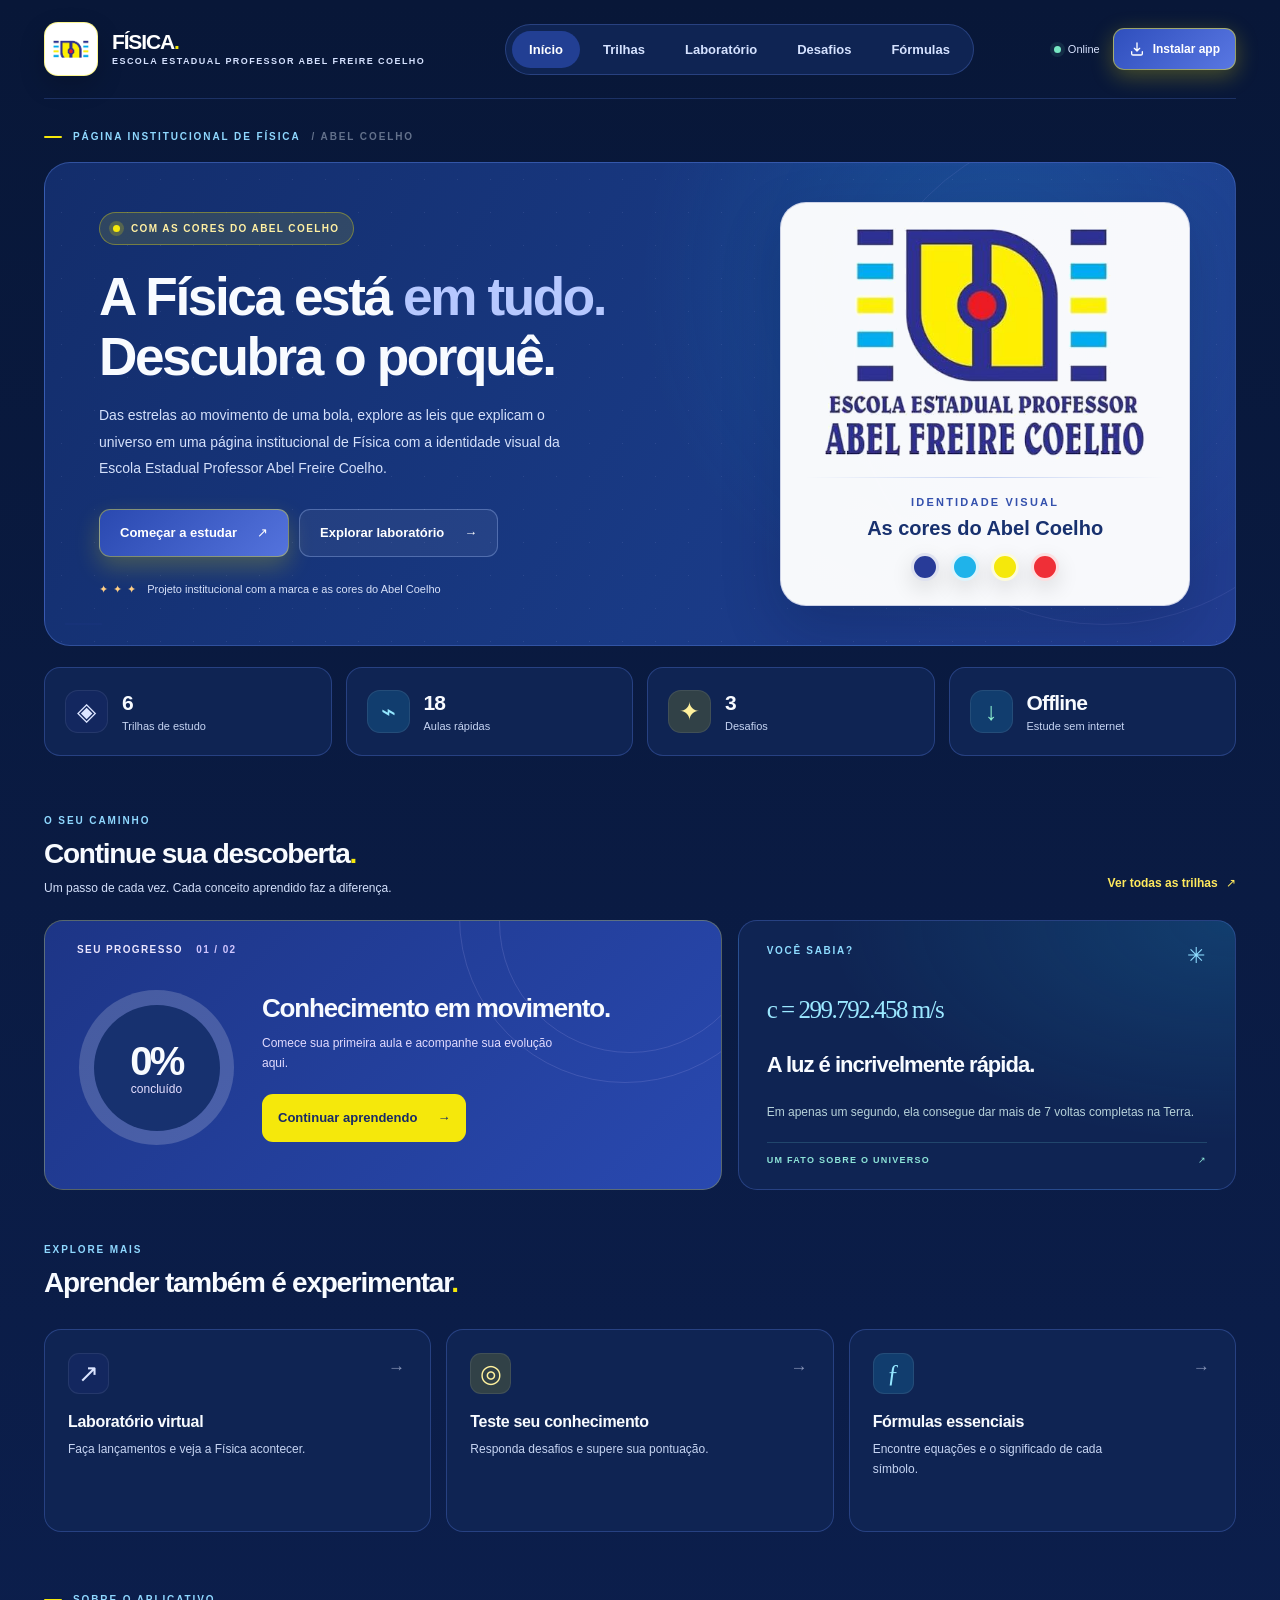
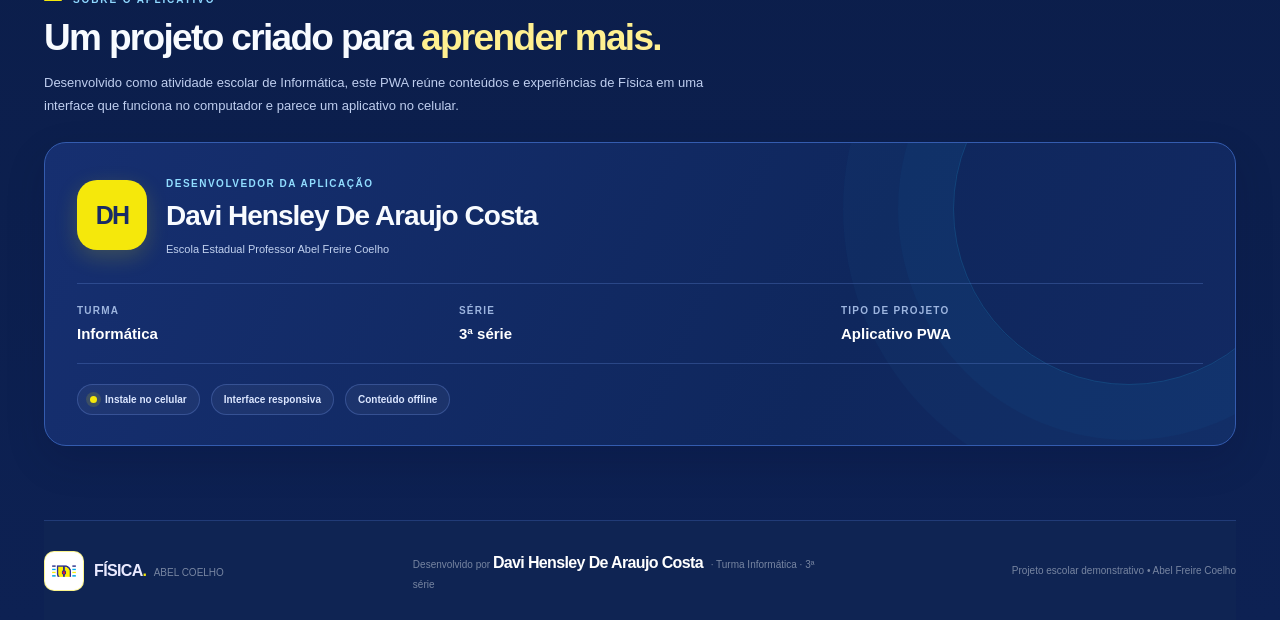
==== commit 52a58d0f: "Add files via upload" ====
--- a/index.html
+++ b/index.html
@@ -25,7 +25,7 @@
   <div class="app-shell">
     <header class="topbar">
       <a class="brand" href="#inicio" data-go="inicio" aria-label="Física Abel Coelho - início">
-        <span class="brand-icon" aria-hidden="true"><img src="./assets/logo-abel-mark.png" alt=""></span>
+        <img class="brand-logo" src="./assets/logo-abel-mark.png" alt="Logo do Abel Coelho">
         <span class="brand-copy"><strong>FÍSICA<span class="brand-dot">.</span></strong><small>ESCOLA ESTADUAL PROFESSOR ABEL FREIRE COELHO</small></span>
       </a>
       <nav class="desktop-nav" aria-label="Navegação principal">
@@ -46,13 +46,28 @@
         <div class="eyebrow greeting"><span class="eyebrow-line"></span> PÁGINA INSTITUCIONAL DE FÍSICA <span class="eyebrow-year">/ ABEL COELHO</span></div>
         <section class="hero">
           <div class="hero-content">
-            <div class="hero-tag"><span class="live-dot"></span> IDENTIDADE VISUAL OFICIAL DA ESCOLA</div>
+            <div class="hero-tag"><span class="live-dot"></span> COM AS CORES DO ABEL COELHO</div>
             <h1 id="home-heading">A Física está <em>em tudo.</em><br>Descubra o porquê.</h1>
             <p>Das estrelas ao movimento de uma bola, explore as leis que explicam o universo em uma página institucional de Física com a identidade visual da Escola Estadual Professor Abel Freire Coelho.</p>
             <div class="hero-buttons"><button type="button" class="button button-primary" data-action="go-trilhas">Começar a estudar <span aria-hidden="true">↗</span></button><button type="button" class="button button-ghost" data-action="go-lab">Explorar laboratório <span aria-hidden="true">→</span></button></div>
             <div class="hero-caption"><span class="tiny-stars" aria-hidden="true">✦ ✦ ✦</span> Projeto institucional com a marca e as cores do Abel Coelho</div>
           </div>
-          <div class="hero-art school-hero-art" aria-hidden="true"><div class="school-logo-card"><img src="./assets/logo-abel-full.png" alt="Logo da Escola Estadual Professor Abel Freire Coelho"></div><div class="school-color-ribbon ribbon-left"></div><div class="school-color-ribbon ribbon-right"></div><div class="school-color-chip chip-blue"></div><div class="school-color-chip chip-cyan"></div><div class="school-color-chip chip-yellow"></div><div class="school-color-chip chip-red"></div></div>
+          <div class="hero-art institutional-hero" aria-hidden="true">
+            <div class="hero-panel">
+              <img class="hero-school-logo" src="./assets/logo-abel-full.png" alt="Logo da Escola Estadual Professor Abel Freire Coelho">
+              <div class="hero-panel-divider"></div>
+              <div class="hero-panel-info">
+                <span class="hero-panel-kicker">IDENTIDADE VISUAL</span>
+                <strong>As cores do Abel Coelho</strong>
+                <div class="hero-palette">
+                  <span class="swatch swatch-blue"></span>
+                  <span class="swatch swatch-cyan"></span>
+                  <span class="swatch swatch-yellow"></span>
+                  <span class="swatch swatch-red"></span>
+                </div>
+              </div>
+            </div>
+          </div>
           <div class="hero-corner hero-corner-top" aria-hidden="true"></div><div class="hero-corner hero-corner-bottom" aria-hidden="true"></div>
         </section>
         <section class="stats-row" aria-label="Recursos disponíveis"><div class="stat"><div class="stat-icon violet">◈</div><div><strong>6</strong><span>Trilhas de estudo</span></div></div><div class="stat"><div class="stat-icon cyan">⌁</div><div><strong>18</strong><span>Aulas rápidas</span></div></div><div class="stat"><div class="stat-icon amber">✦</div><div><strong>3</strong><span>Desafios</span></div></div><div class="stat"><div class="stat-icon green">↓</div><div><strong>Offline</strong><span>Estude sem internet</span></div></div></section>
@@ -60,6 +75,29 @@
         <section class="feature-grid"><div class="continue-card"><div class="mini-label">SEU PROGRESSO <span>01 / 02</span></div><div class="progress-circle" id="progressRing" style="--progress:0"><div><strong id="progressPercent">0%</strong><span>concluído</span></div></div><div class="continue-copy"><h3>Conhecimento em movimento.</h3><p id="progressSubtitle">Comece sua primeira aula e acompanhe sua evolução aqui.</p><button type="button" class="button button-light" data-action="continue">Continuar aprendendo <span>→</span></button></div></div><div class="insight-card"><span class="insight-top">VOCÊ SABIA? <span>✳</span></span><div class="insight-symbol">c = 299.792.458 m/s</div><h3>A luz é incrivelmente rápida.</h3><p>Em apenas um segundo, ela consegue dar mais de 7 voltas completas na Terra.</p><span class="insight-foot">UM FATO SOBRE O UNIVERSO <span>↗</span></span></div></section>
         <div class="section-heading compact"><div><div class="eyebrow small">EXPLORE MAIS</div><h2>Aprender também é experimentar<span class="period">.</span></h2></div></div>
         <div class="quick-grid"><button type="button" class="quick-card" data-action="go-lab"><span class="quick-icon purple">↗</span><strong>Laboratório virtual</strong><span>Faça lançamentos e veja a Física acontecer.</span><b aria-hidden="true">→</b></button><button type="button" class="quick-card" data-action="go-desafios"><span class="quick-icon orange">◎</span><strong>Teste seu conhecimento</strong><span>Responda desafios e supere sua pontuação.</span><b aria-hidden="true">→</b></button><button type="button" class="quick-card" data-action="go-formulas"><span class="quick-icon turquoise">ƒ</span><strong>Fórmulas essenciais</strong><span>Encontre equações e o significado de cada símbolo.</span><b aria-hidden="true">→</b></button></div>
+        <section class="developer-section" id="sobre" aria-labelledby="developer-heading">
+          <div class="developer-header">
+            <span class="eyebrow small"><span class="eyebrow-line"></span> SOBRE O APLICATIVO</span>
+            <h2 id="developer-heading">Um projeto criado para <em>aprender mais.</em></h2>
+            <p>Desenvolvido como atividade escolar de Informática, este PWA reúne conteúdos e experiências de Física em uma interface que funciona no computador e parece um aplicativo no celular.</p>
+          </div>
+          <div class="developer-card">
+            <div class="developer-identity">
+              <span class="developer-avatar" aria-hidden="true">DH</span>
+              <div>
+                <span class="developer-caption">DESENVOLVEDOR DA APLICAÇÃO</span>
+                <h3>Davi Hensley De Araujo Costa</h3>
+                <p>Escola Estadual Professor Abel Freire Coelho</p>
+              </div>
+            </div>
+            <dl class="developer-details">
+              <div><dt>Turma</dt><dd>Informática</dd></div>
+              <div><dt>Série</dt><dd>3ª série</dd></div>
+              <div><dt>Tipo de projeto</dt><dd>Aplicativo PWA</dd></div>
+            </dl>
+            <div class="developer-bottom"><span><span class="feature-indicator" aria-hidden="true"></span> Instale no celular</span><span>Interface responsiva</span><span>Conteúdo offline</span></div>
+          </div>
+        </section>
       </section>
 
       <section class="view" id="view-trilhas" data-view="trilhas" aria-labelledby="trilhas-heading" hidden><div class="page-head"><div><div class="eyebrow small">DO PRIMEIRO CONCEITO À PRÁTICA</div><h1 id="trilhas-heading">Trilhas de <em>aprendizado.</em></h1><p>Escolha um assunto, leia as aulas e marque o que aprendeu. Tudo fica salvo neste dispositivo.</p></div><div class="page-head-symbol">✳</div></div><div class="learning-summary"><div><span>SEU APROVEITAMENTO</span><strong id="lessonsCount">0 de 18 aulas</strong></div><div class="learning-track"><span id="lessonsBar" style="width:0%"></span></div><span id="lessonsPercent">0% concluído</span></div><div class="filter-row" id="trackFilters" role="group" aria-label="Filtrar trilhas"><button type="button" class="filter-pill selected" data-track-filter="todas" aria-pressed="true">Todas</button><button type="button" class="filter-pill" data-track-filter="andamento" aria-pressed="false">Em andamento</button><button type="button" class="filter-pill" data-track-filter="concluidas" aria-pressed="false">Concluídas</button></div><div class="tracks-grid" id="tracksGrid"></div><p class="empty-state" id="tracksEmpty" hidden>Nenhuma trilha nessa categoria ainda. Que tal começar uma aula?</p></section>
@@ -70,7 +108,7 @@
 
       <section class="view" id="view-formulas" data-view="formulas" aria-labelledby="formulas-heading" hidden><div class="page-head"><div><div class="eyebrow small">SEU GUIA DE CONSULTA</div><h1 id="formulas-heading">Fórmulas que <em>conectam.</em></h1><p>Um resumo prático de equações essenciais. Use a busca para encontrar o que precisa.</p></div><div class="page-head-symbol formula-symbol">ƒ</div></div><div class="formulas-toolbar"><label class="search-box" for="formulaSearch"><svg viewBox="0 0 24 24" width="19" height="19" fill="none" stroke="currentColor" stroke-width="2" aria-hidden="true"><circle cx="11" cy="11" r="7"/><path d="m16 16 5 5"/></svg><input type="search" id="formulaSearch" placeholder="Buscar fórmula, conceito ou símbolo..." autocomplete="off"></label><span id="formulaCount" class="formula-count"></span></div><div class="filter-row formula-filters" id="formulaFilters" role="group" aria-label="Filtrar fórmulas"></div><div class="formulas-grid" id="formulasGrid"></div><p class="empty-state" id="formulasEmpty" hidden>Nenhuma fórmula encontrada. Tente outro termo.</p><p class="formulas-note">* As fórmulas têm hipóteses de aplicação específicas, explicadas nas aulas. Use unidades do Sistema Internacional (SI) sempre que possível.</p></section>
 
-      <footer class="footer"><span class="footer-brand"><img src="./assets/logo-abel-mark.png" alt=""><span><strong>FÍSICA<span class="period">.</span></strong> ABEL COELHO</span></span><span>Página institucional • Escola Estadual Professor Abel Freire Coelho</span><span>Feito com curiosidade ✳</span></footer>
+      <footer class="footer"><span class="footer-brand"><img class="footer-logo" src="./assets/logo-abel-mark.png" alt="Logo do Abel Coelho"><span><strong>FÍSICA<span class="period">.</span></strong> ABEL COELHO</span></span><span>Desenvolvido por <strong>Davi Hensley De Araujo Costa</strong> · Turma Informática · 3ª série</span><span>Projeto escolar demonstrativo • Abel Freire Coelho</span></footer>
     </main>
 
     <nav class="mobile-nav" aria-label="Navegação móvel"><a href="#inicio" data-go="inicio" class="mobile-link active"><span class="mobile-icon" aria-hidden="true">⌂</span><span>Início</span></a><a href="#trilhas" data-go="trilhas" class="mobile-link"><span class="mobile-icon" aria-hidden="true">▤</span><span>Trilhas</span></a><a href="#laboratorio" data-go="laboratorio" class="mobile-link"><span class="mobile-icon" aria-hidden="true">⌁</span><span>Lab</span></a><a href="#desafios" data-go="desafios" class="mobile-link"><span class="mobile-icon" aria-hidden="true">◎</span><span>Desafios</span></a><a href="#formulas" data-go="formulas" class="mobile-link"><span class="mobile-icon" aria-hidden="true">ƒ</span><span>Fórmulas</span></a></nav>
--- a/styles.css
+++ b/styles.css
@@ -102,3 +102,200 @@
   .ribbon-left{left:5px;top:110px}
   .ribbon-right{right:4px;bottom:36px}
 }
+
+/* === Ajuste final: paleta completa Abel Coelho e uso correto da logo === */
+:root{
+  --bg:#081738;
+  --surface:#0f2453;
+  --surface2:#153272;
+  --line:#3559b3;
+  --muted:#c7d5f3;
+  --text:#f8fbff;
+  --purple:#283b98;
+  --purple2:#415fd1;
+  --cyan:#1fb3ea;
+  --orange:#f5e80b;
+}
+html,body{background:linear-gradient(180deg,#081738 0%,#0d2153 100%)}
+.ambient-one{background:#304ca7;opacity:.24}
+.ambient-two{background:#1fb3ea;opacity:.12}
+.topbar,.footer{border-color:rgba(90,129,225,.25)}
+
+/* Marca */
+.brand{display:flex;align-items:center;gap:14px;min-width:0}
+.brand-logo{width:54px;height:54px;object-fit:contain;display:block;background:#fff;border-radius:14px;padding:4px;border:1px solid rgba(245,232,11,.45);box-shadow:0 10px 26px rgba(0,0,0,.18);flex:0 0 auto}
+.brand-copy{min-width:0}
+.brand-copy strong{font-size:21px;line-height:1;color:#fff}
+.brand-copy small{display:block;margin-top:4px;color:#d6e2ff;letter-spacing:.16em;line-height:1.25;max-width:360px}
+.brand-dot,.period{color:var(--orange)}
+
+/* Navegação e ações */
+.desktop-nav,.quick-card,.track-card,.formula-card,.quiz-card,.quiz-box,.lab-controls,.lab-stage,.learning-summary,.search-box,.install-guide>div,.track-progress,.challenge-banner,.stat,.insight-card,.footer,.custom-dialog,.mobile-nav,.planet-choice,.quiz-option{background-color:var(--surface)}
+.desktop-nav{border-color:rgba(86,121,213,.35)}
+.nav-link.active,.filter-pill.selected,.mobile-link.active{background:#223f93;color:#fff}
+.nav-link,.mobile-link{color:#d5e2ff}
+.nav-link:hover,.mobile-link:hover{color:#fff}
+.install-btn{background:linear-gradient(135deg,#2f4fbd,#5977e2);border:1px solid rgba(245,232,11,.5);color:#fff}
+.connection-pill{color:#d8e3ff}
+.eyebrow,.dialog-overline,.lesson-overline{color:#8fd8ff}
+.eyebrow-line{background:var(--orange)}
+.hero-tag,.formula-category,.track-badge{background:rgba(245,232,11,.12);border:1px solid rgba(245,232,11,.35);color:#fff0a2}
+.button-primary{background:linear-gradient(135deg,#2a49b0,#5473dd);border:1px solid rgba(245,232,11,.4);color:#fff}
+.button-ghost{background:rgba(255,255,255,.06);border:1px solid rgba(170,198,255,.33);color:#fff}
+.button-light{background:#f5e80b;color:#182a67}
+.text-link{color:#ffe95d}
+
+/* Hero */
+.hero{background:radial-gradient(circle at 80% 25%,rgba(31,179,234,.18) 0%,transparent 35%),linear-gradient(120deg,#132d6b 0%,#193a85 58%,#223d91 100%);border:1px solid rgba(95,134,229,.38)}
+.hero h1 em,.page-head h1 em{color:#b6c8ff}
+.hero-content>p,.page-head p,.section-heading p,.formula-card p,.track-description,.track-meta span,.learning-summary span,.formulas-note,.formula-count,.search-box input::placeholder{color:#d4e0fb}
+.hero-caption{color:#d8e2fa}
+.institutional-hero{display:flex;align-items:center;justify-content:center;right:2%;width:38%;height:370px}
+.hero-panel{width:min(100%,410px);background:rgba(255,255,255,.97);border:1px solid rgba(38,63,152,.2);border-radius:26px;padding:24px;box-shadow:0 22px 60px rgba(6,16,44,.2);display:flex;flex-direction:column;align-items:center;gap:18px}
+.hero-school-logo{display:block;width:100%;max-width:320px;object-fit:contain}
+.hero-panel-divider{width:100%;height:1px;background:linear-gradient(90deg,transparent,#c6d3f3,transparent)}
+.hero-panel-info{width:100%;text-align:center;color:#18316f}
+.hero-panel-kicker{display:block;font-size:11px;font-weight:900;letter-spacing:.2em;color:#3451ad;margin-bottom:8px}
+.hero-panel-info strong{display:block;font-size:20px;line-height:1.25;margin-bottom:12px}
+.hero-palette{display:flex;justify-content:center;gap:12px}
+.swatch{width:28px;height:28px;border-radius:50%;border:3px solid rgba(255,255,255,.85);box-shadow:0 8px 22px rgba(0,0,0,.12)}
+.swatch-blue{background:#283b98}.swatch-cyan{background:#1fb3ea}.swatch-yellow{background:#f5e80b}.swatch-red{background:#ef2f37}
+
+/* Componentes */
+.stat,.track-card,.formula-card,.lab-controls,.lab-stage,.search-box,.quiz-card,.quiz-box,.challenge-banner{border-color:rgba(80,118,212,.36)}
+.stat-icon.violet,.quick-icon.purple,.page-head-symbol,.mobile-link.active,.filter-pill.selected{background:rgba(40,59,152,.18);color:#dce5ff}
+.stat-icon.cyan,.quick-icon.turquoise,.lab-symbol{background:rgba(31,179,234,.18);color:#94e7ff}
+.stat-icon.amber,.quick-icon.orange,.challenge-symbol{background:rgba(245,232,11,.15);color:#fff19d}
+.stat-icon.green{background:rgba(31,179,234,.18);color:#8df0cf}
+.page-head-symbol,.quick-icon,.stat-icon{border:1px solid rgba(255,255,255,.08)}
+.continue-card{background:linear-gradient(135deg,#1d3586,#2949b0);border-color:rgba(245,232,11,.26)}
+.progress-circle{background:conic-gradient(#f5e80b calc(var(--progress)*1%),rgba(255,255,255,.18) 0)}
+.progress-circle>div{background:#17316f}
+.insight-card{background:radial-gradient(ellipse at right top,rgba(31,179,234,.18) 0%,transparent 58%),#0f2453;border:1px solid rgba(80,118,212,.36)}
+.insight-symbol,.formula-equation{color:#9be8ff}
+.quick-card,.planet-choice,.quiz-option{border-color:rgba(80,118,212,.36)}
+.filter-pill{background:#102559;border:1px solid rgba(80,118,212,.42);color:#d9e4ff}
+.filter-pill.selected{border-color:rgba(245,232,11,.42)}
+.search-box:focus-within,.planet-choice.selected,.quiz-option.selected{border-color:rgba(245,232,11,.6)}
+.lab-results>div,.install-guide>div{background:#13306d;border-color:rgba(80,118,212,.36)}
+.lab-tip,.lesson-real{background:rgba(31,179,234,.1);border:1px solid rgba(31,179,234,.22)}
+.custom-dialog{background:#10255a;border:1px solid rgba(95,134,229,.45)}
+.icon-close{background:#214192;border-color:rgba(132,166,245,.45)}
+.toast{background:#17316f;border-color:rgba(95,134,229,.5)}
+.footer-brand{display:flex;align-items:center;gap:10px}
+.footer-logo{width:40px;height:40px;display:block;object-fit:contain;background:#fff;border-radius:10px;padding:4px;border:1px solid rgba(245,232,11,.45)}
+
+@media(max-width:1150px){
+  .institutional-hero{width:34%;right:1%}
+  .hero-panel{padding:20px}
+}
+@media(max-width:900px){
+  .institutional-hero{position:relative;right:auto;width:100%;height:auto;margin-top:22px;transform:none}
+  .hero{flex-direction:column;align-items:flex-start}
+  .hero-panel{max-width:360px}
+}
+@media(max-width:620px){
+  .brand-logo{width:42px;height:42px;border-radius:12px}
+  .brand-copy strong{font-size:18px}
+  .brand-copy small{max-width:175px;font-size:7px;letter-spacing:.09em}
+  .install-btn{padding:10px 12px}
+  .institutional-hero{margin-top:18px}
+  .hero-panel{max-width:100%;padding:18px;border-radius:20px}
+  .hero-school-logo{max-width:250px}
+  .hero-panel-kicker{font-size:9px}
+  .hero-panel-info strong{font-size:17px}
+  .swatch{width:24px;height:24px}
+}
+
+
+/* v4: ficha do desenvolvedor, acabamento responsivo e aparência de app */
+.developer-section{margin:62px 0 8px;scroll-margin-top:24px}
+.developer-header{max-width:730px;margin:0 0 24px}
+.developer-header h2{font-size:clamp(26px,3.2vw,37px);line-height:1.15;margin:12px 0 11px;letter-spacing:-.045em}
+.developer-header h2 em{font-style:normal;color:#fff090}
+.developer-header p{font-size:13px;color:#bfceef;max-width:690px;line-height:1.8;margin-bottom:0}
+.developer-card{position:relative;isolation:isolate;overflow:hidden;padding:30px 32px;border:1px solid #345caf;border-radius:22px;background:linear-gradient(115deg,#162f70 0%,#0f275d 66%,#122962 100%);box-shadow:0 15px 40px rgba(0,10,45,.14)}
+.developer-card:after{content:"";position:absolute;z-index:-1;right:-70px;top:-110px;width:350px;height:350px;border-radius:50%;border:1px solid rgba(31,179,234,.2);box-shadow:0 0 0 55px rgba(31,179,234,.04),0 0 0 110px rgba(31,179,234,.03)}
+.developer-identity{display:flex;align-items:center;gap:19px}
+.developer-avatar{height:70px;width:70px;flex-shrink:0;border-radius:20px;background:#f5e80b;color:#182b65;display:grid;place-items:center;font-size:25px;font-weight:900;letter-spacing:-.07em;box-shadow:0 7px 22px rgba(245,232,11,.18)}
+.developer-caption{font-size:10px;font-weight:850;letter-spacing:.15em;color:#91ddff}
+.developer-identity h3{font-size:clamp(21px,2.5vw,28px);line-height:1.22;letter-spacing:-.035em;margin:8px 0 7px}
+.developer-identity p{font-size:11px;color:#c1d1ef;margin:0}
+.developer-details{margin:25px 0 20px;padding:21px 0;border-top:1px solid #5273be66;border-bottom:1px solid #5273be66;display:grid;grid-template-columns:repeat(3,minmax(0,1fr));gap:20px}
+.developer-details>div{display:flex;flex-direction:column;gap:9px}
+.developer-details dt{font-size:10px;color:#9db5df;font-weight:750;letter-spacing:.12em;text-transform:uppercase}
+.developer-details dd{font-size:15px;color:#fff;font-weight:800;margin:0}
+.developer-bottom{display:flex;gap:11px;flex-wrap:wrap}
+.developer-bottom>span{border:1px solid #5d7eca66;background:#ffffff0b;padding:9px 12px;border-radius:24px;font-weight:700;font-size:10px;color:#dbe6ff;display:flex;align-items:center;gap:8px}
+.feature-indicator{width:7px;height:7px;border-radius:50%;background:#f5e80b;box-shadow:0 0 0 4px #f5e80b22}
+.footer>span:nth-child(2){max-width:410px;line-height:1.7}
+.footer>span:nth-child(2) strong{color:#fff}
+/* Compact mobile app bar: no overlap between the school identity and install control */
+@media(max-width:900px){
+ .hero{min-height:0}
+ .institutional-hero{align-self:center;max-width:400px}
+}
+@media(max-width:620px){
+ .topbar{gap:8px;justify-content:space-between}
+ .brand{gap:9px;min-width:0;flex:1}
+ .brand-logo{width:40px;height:40px;flex-shrink:0}
+ .brand-copy{flex:1;min-width:0}
+ .brand-copy strong{font-size:17px}
+ .brand-copy small{font-size:7px;max-width:175px;letter-spacing:.04em}
+ .header-actions{flex:0 0 auto}
+ .install-btn{min-width:40px;min-height:40px;display:grid;place-items:center;padding:10px;border-radius:12px}
+ .install-btn span{display:none}
+ .install-btn svg{width:19px;height:19px}
+ .hero{min-height:0;padding:26px 22px 24px}
+ .hero-content{min-width:0}
+ .hero h1{font-size:clamp(31px,9vw,43px)}
+ .hero-panel{max-width:310px;margin-inline:auto}
+ .hero-school-logo{max-width:230px}
+ .developer-section{margin-top:48px}
+ .developer-header p{font-size:12px}
+ .developer-card{padding:22px 19px;border-radius:18px}
+ .developer-identity{gap:12px;align-items:flex-start}
+ .developer-avatar{width:53px;height:53px;border-radius:15px;font-size:19px}
+ .developer-identity h3{font-size:19px}
+ .developer-identity p{font-size:10px}
+ .developer-caption{font-size:9px}
+ .developer-details{grid-template-columns:repeat(2,minmax(0,1fr));gap:18px;margin:22px 0 17px;padding:18px 0}
+ .developer-details dd{font-size:13px}
+ .developer-bottom>span{font-size:9px;padding:8px 10px}
+ .mobile-link{min-height:48px;min-width:0;flex:1;touch-action:manipulation}
+ .mobile-nav{gap:1px}
+ .footer>span:nth-child(2){max-width:100%}
+}
+@media(max-width:360px){
+ .app-shell{padding-left:13px;padding-right:13px}
+ .brand-copy small{max-width:130px;font-size:6.5px}
+ .brand-copy strong{font-size:16px}
+ .developer-identity h3{font-size:17px}
+ .mobile-link{font-size:8px;padding-left:1px;padding-right:1px}
+}
+@media(display-mode:standalone){
+ .topbar{padding-top:env(safe-area-inset-top,0px);height:auto;min-height:77px}
+ .mobile-nav{box-shadow:0 -8px 35px rgba(0,0,0,.2)}
+}
+
+/* Remove deslocamentos do antigo elemento decorativo no layout vertical */
+@media(max-width:900px){
+  .institutional-hero{
+    position:relative;
+    top:auto;
+    bottom:auto;
+    left:auto;
+    right:auto;
+    transform:none;
+    width:100%;
+    height:auto;
+    opacity:1;
+    margin:22px auto 0;
+    max-width:400px;
+  }
+  .hero-content{width:100%}
+  .hero-panel{width:100%}
+}
+@media(max-width:620px){
+  .institutional-hero{width:100%;max-width:310px;margin-top:24px}
+}
